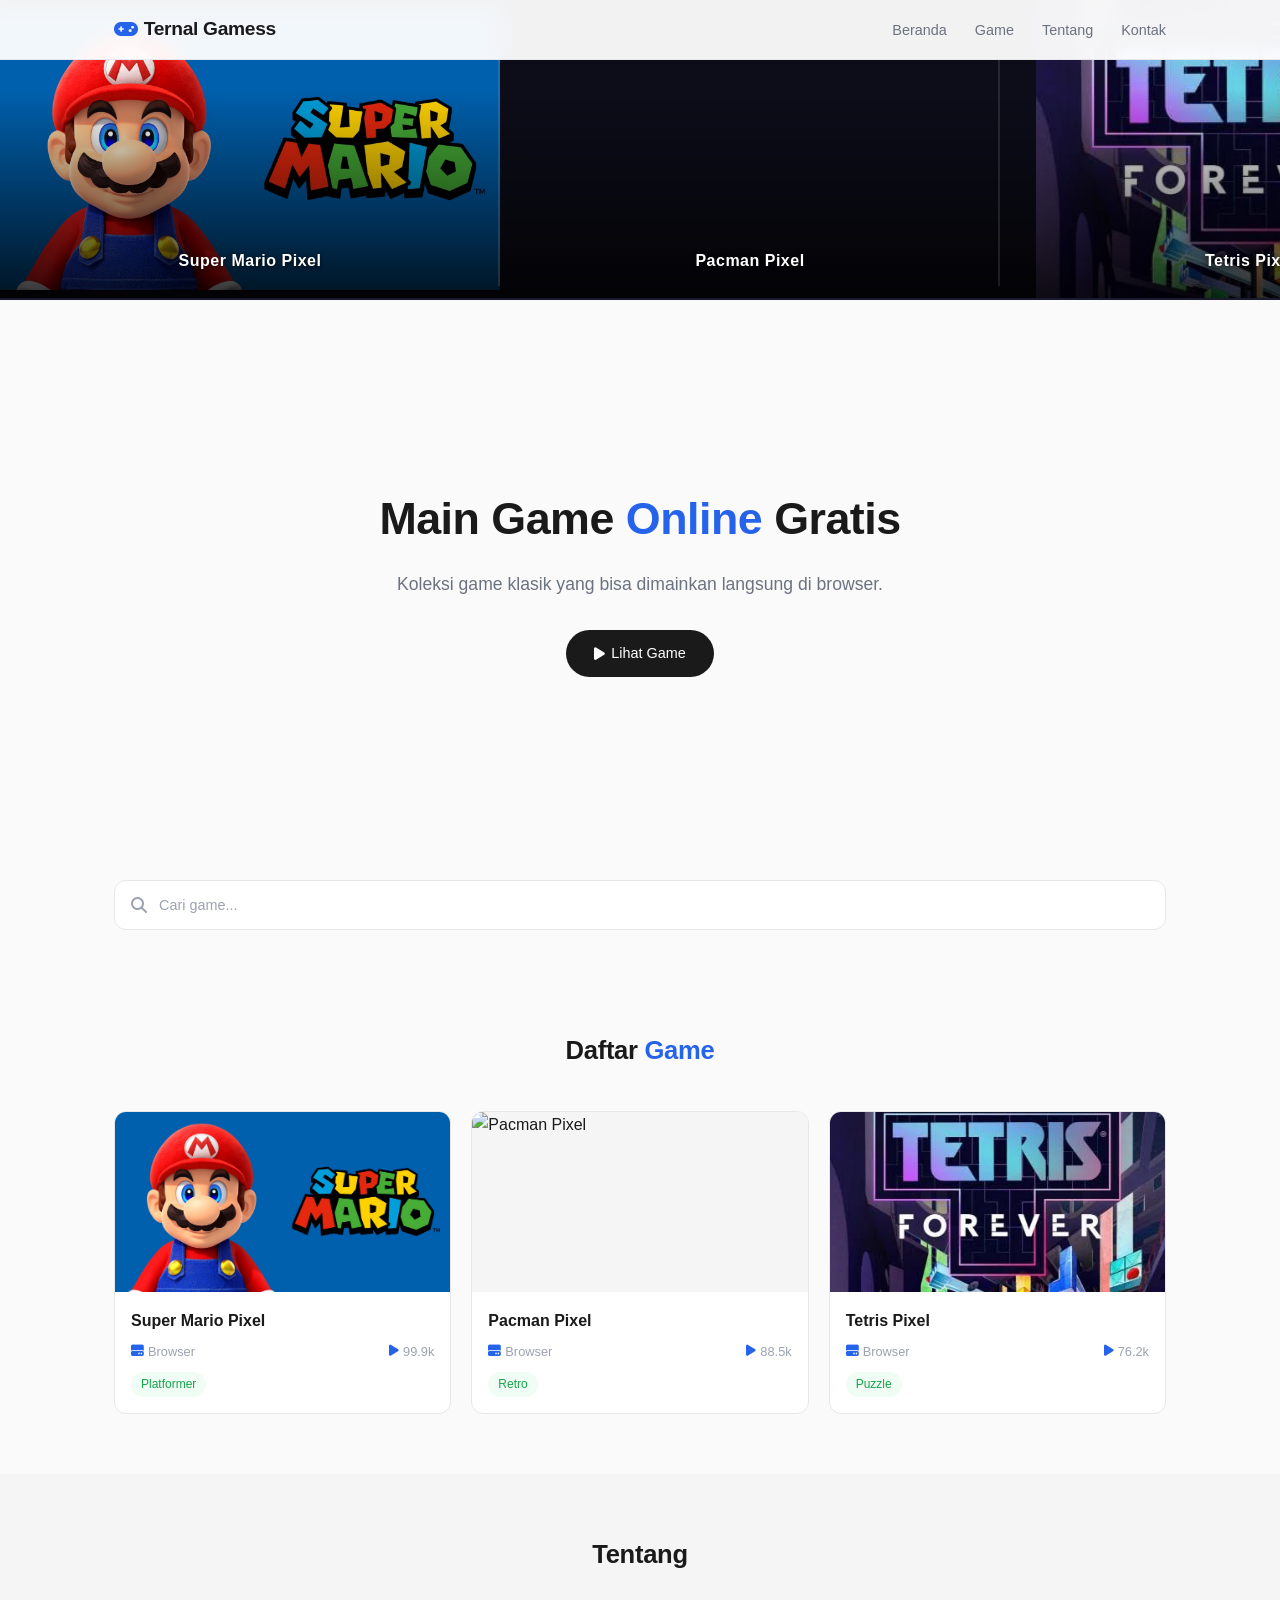
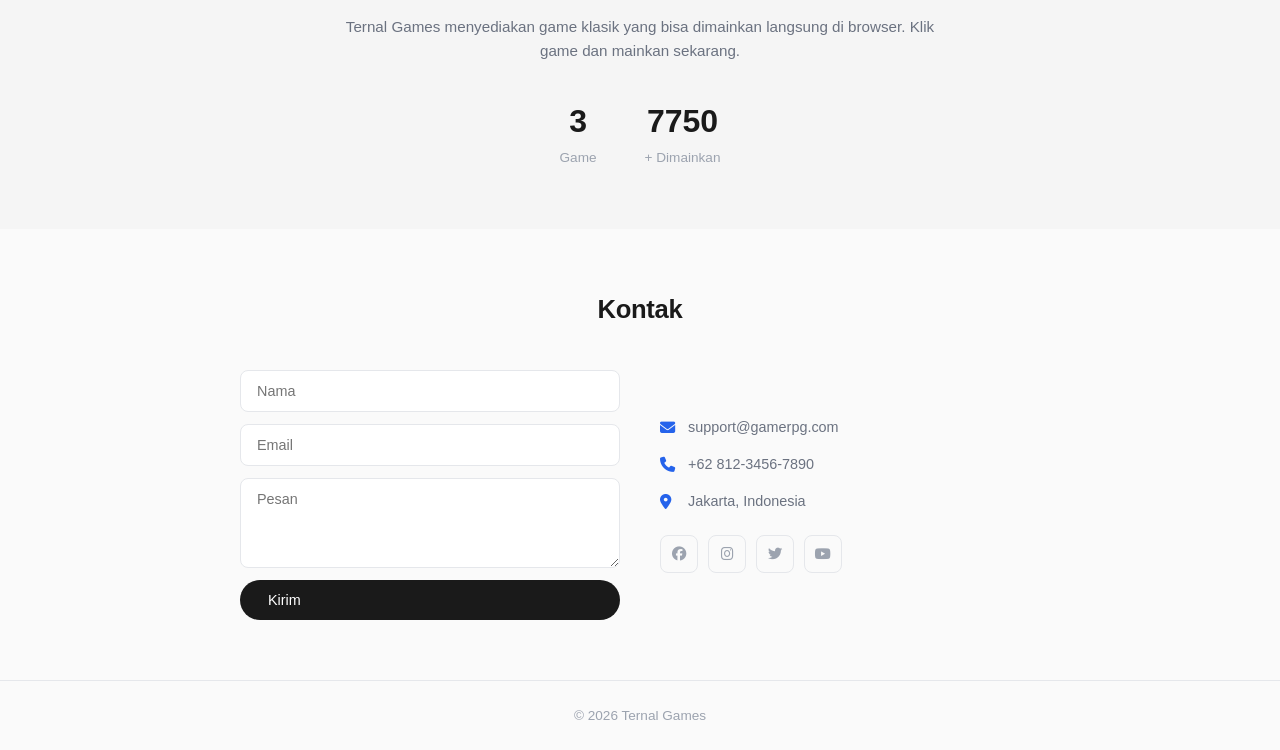
==== index.html @ 113b9a92 "Add billboard section with interactive items and update branding to Ternal Games" ====
<!DOCTYPE html>
<html lang="id">
<head>
    <meta charset="UTF-8">
    <meta name="viewport" content="width=device-width, initial-scale=1.0">
    <title>Ternal Games - Main Game Online</title>
    <link rel="stylesheet" href="css/style.css">
    <link rel="stylesheet" href="https://cdnjs.cloudflare.com/ajax/libs/font-awesome/6.5.1/css/all.min.css">
</head>
<body>

    <!-- Navbar -->
    <nav class="navbar">
        <div class="container">
            <a href="#" class="logo"><i class="fas fa-gamepad"></i> Ternal Gamess</a>
            <div class="nav-toggle" id="navToggle"><i class="fas fa-bars"></i></div>
            <ul class="nav-links" id="navLinks">
                <li><a href="#home" class="active">Beranda</a></li>
                <li><a href="#games">Game</a></li>
                <li><a href="#about">Tentang</a></li>
                <li><a href="#contact">Kontak</a></li>
            </ul>
        </div>
    </nav>

    <!-- Billboard -->
    <section class="billboard-section">
        <div class="billboard-track" id="billboardTrack">
            <div class="billboard-item" style="background-image:url('img/supermario.jpg')">
                <span>Super Mario Pixel</span>
            </div>
            <div class="billboard-item" style="background-image:url('https://img.itch.zone/aW1nLzE5MjA4MTQ5LnBuZw==/original/ZX%2FlHq.png')">
                <span>Pacman Pixel</span>
            </div>
            <div class="billboard-item" style="background-image:url('img/tetris.webp')">
                <span>Tetris Pixel</span>
            </div>
            <div class="billboard-item" style="background-image:url('img/supermario.jpg')">
                <span>Super Mario Pixel</span>
            </div>
            <div class="billboard-item" style="background-image:url('https://img.itch.zone/aW1nLzE5MjA4MTQ5LnBuZw==/original/ZX%2FlHq.png')">
                <span>Pacman Pixel</span>
            </div>
            <div class="billboard-item" style="background-image:url('img/tetris.webp')">
                <span>Tetris Pixel</span>
            </div>
        </div>
    </section>

    <!-- Hero -->
    <section id="home" class="hero">
        <div class="hero-content">
            <h1>Main Game <span>Online</span> Gratis</h1>
            <p>Koleksi game klasik yang bisa dimainkan langsung di browser.</p>
            <div class="hero-buttons">
                <a href="#games" class="btn btn-primary"><i class="fas fa-play"></i> Lihat Game</a>
            </div>
        </div>
    </section>

    <!-- Search -->
    <section class="search-section">
        <div class="container">
            <div class="search-wrapper">
                <i class="fas fa-search"></i>
                <input type="text" id="searchInput" placeholder="Cari game...">
            </div>
        </div>
    </section>

    <!-- Game List -->
    <section id="games" class="games-section">
        <div class="container">
            <h2 class="section-title">Daftar <span>Game</span></h2>
            <div class="games-grid" id="gamesGrid"></div>
            <div id="noResults" class="no-results hidden">
                <i class="fas fa-search"></i>
                <p>Game tidak ditemukan</p>
            </div>
        </div>
    </section>

    <!-- About -->
    <section id="about" class="about-section">
        <div class="container">
            <h2 class="section-title">Tentang</h2>
            <div class="about-content">
                <div class="about-text">
                    <p>Ternal Games menyediakan game klasik yang bisa dimainkan langsung di browser. Klik game dan mainkan sekarang.</p>
                    <div class="stats">
                        <div class="stat"><span class="count" data-target="3">0</span> Game</div>
                        <div class="stat"><span class="count" data-target="50000">0</span>+ Dimainkan</div>
                    </div>
                </div>
            </div>
        </div>
    </section>

    <!-- Contact -->
    <section id="contact" class="contact-section">
        <div class="container">
            <h2 class="section-title">Kontak</h2>
            <div class="contact-content">
                <form id="contactForm">
                    <input type="text" placeholder="Nama" required>
                    <input type="email" placeholder="Email" required>
                    <textarea placeholder="Pesan" rows="4" required></textarea>
                    <button type="submit" class="btn btn-primary">Kirim</button>
                </form>
                <div class="contact-info">
                    <p><i class="fas fa-envelope"></i> support@gamerpg.com</p>
                    <p><i class="fas fa-phone"></i> +62 812-3456-7890</p>
                    <p><i class="fas fa-map-marker-alt"></i> Jakarta, Indonesia</p>
                    <div class="social">
                        <a href="#" aria-label="Facebook"><i class="fab fa-facebook"></i></a>
                        <a href="#" aria-label="Instagram"><i class="fab fa-instagram"></i></a>
                        <a href="#" aria-label="Twitter"><i class="fab fa-twitter"></i></a>
                        <a href="#" aria-label="YouTube"><i class="fab fa-youtube"></i></a>
                    </div>
                </div>
            </div>
        </div>
    </section>

    <!-- Modal Detail Game -->
    <div id="gameModal" class="modal">
        <div class="modal-content">
            <span class="close-btn">&times;</span>
            <div class="modal-body">
                <img id="modalImage" src="" alt="">
                <div class="modal-info">
                    <h2 id="modalTitle"></h2>
                    <p class="genre" id="modalGenre"></p>
                    <p id="modalDesc"></p>
                    <div id="playBtnWrapper" class="play-btn-wrapper">
                        <button id="playBtn" class="btn btn-primary play-btn"><i class="fas fa-play"></i> Mainkan</button>
                    </div>
                </div>
            </div>
        </div>
    </div>

    <!-- Modal Game Iframe -->
    <div id="gamePlayModal" class="modal modal-game">
        <div class="modal-game-content">
            <span class="close-btn close-game-btn">&times;</span>
            <div class="modal-game-header">
                <span id="gamePlayTitle">Game</span>
            </div>
            <iframe id="gameIframe" src="" class="game-iframe" sandbox="allow-scripts allow-same-origin" allow="keyboard-map *; keyboard-lock *"></iframe>
        </div>
    </div>

    <!-- Footer -->
    <footer>
        <div class="container">
            <p>&copy; 2026 Ternal Games</p>
        </div>
    </footer>

    <!-- Toast -->
    <div id="toast" class="toast hidden"></div>

    <script src="js/script.js"></script>
</body>
</html>
---- css/style.css ----
* {
    margin: 0;
    padding: 0;
    box-sizing: border-box;
}

:root {
    --bg: #fafafa;
    --bg-card: #ffffff;
    --bg-secondary: #f5f5f5;
    --accent: #2563eb;
    --accent-light: #eff6ff;
    --accent-hover: #1d4ed8;
    --text: #1a1a1a;
    --text-secondary: #6b7280;
    --text-muted: #9ca3af;
    --border: #e5e7eb;
    --shadow: 0 1px 3px rgba(0, 0, 0, 0.06);
    --shadow-hover: 0 4px 12px rgba(0, 0, 0, 0.08);
    --radius: 12px;
    --green: #16a34a;
    --green-light: #f0fdf4;
}

html {
    scroll-behavior: smooth;
}

body {
    font-family: -apple-system, BlinkMacSystemFont, 'Segoe UI', Roboto, sans-serif;
    background: var(--bg);
    color: var(--text);
    line-height: 1.6;
}

.container {
    max-width: 1100px;
    margin: 0 auto;
    padding: 0 24px;
}

/* Navbar */
.navbar {
    position: fixed;
    top: 0;
    width: 100%;
    background: rgba(255, 255, 255, 0.95);
    backdrop-filter: blur(8px);
    border-bottom: 1px solid var(--border);
    z-index: 1000;
    padding: 14px 0;
}

.navbar .container {
    display: flex;
    justify-content: space-between;
    align-items: center;
}

.logo {
    font-size: 1.2rem;
    font-weight: 700;
    color: var(--text);
    text-decoration: none;
    letter-spacing: -0.3px;
    display: flex;
    align-items: center;
}

.logo i {
    color: var(--accent);
    margin-right: 6px;
}

.nav-links {
    display: flex;
    list-style: none;
    gap: 28px;
}

.nav-links a {
    color: var(--text-secondary);
    text-decoration: none;
    font-size: 0.9rem;
    font-weight: 500;
    transition: color 0.2s;
}

.nav-links a:hover,
.nav-links a.active {
    color: var(--text);
}

.nav-toggle {
    display: none;
    font-size: 1.3rem;
    cursor: pointer;
    color: var(--text);
}

/* Hero */
.hero {
    min-height: 60vh;
    display: flex;
    align-items: center;
    justify-content: center;
    text-align: center;
    padding: 80px 20px 60px;
    background: var(--bg);
}

.hero h1 {
    font-size: 2.8rem;
    font-weight: 700;
    letter-spacing: -0.5px;
    margin-bottom: 16px;
    color: var(--text);
}

.hero h1 span {
    color: var(--accent);
}

.hero p {
    font-size: 1.1rem;
    color: var(--text-secondary);
    margin-bottom: 32px;
    max-width: 500px;
    margin-left: auto;
    margin-right: auto;
}

.hero-buttons {
    display: flex;
    gap: 12px;
    justify-content: center;
    flex-wrap: wrap;
}

.btn {
    display: inline-flex;
    align-items: center;
    gap: 6px;
    padding: 12px 28px;
    border-radius: 50px;
    font-weight: 500;
    font-size: 0.9rem;
    text-decoration: none;
    transition: all 0.2s;
    border: none;
    cursor: pointer;
}

.btn-primary {
    background: var(--text);
    color: #fff;
}

.btn-primary:hover {
    background: var(--accent);
    transform: translateY(-1px);
}

/* Billboard */
.billboard-section {
    width: 100%;
    overflow: hidden;
    background: #0a0a14;
    border-bottom: 2px solid #1a1a2e;
    height: 300px;
    display: flex;
    align-items: center;
}

.billboard-track {
    display: flex;
    gap: 0;
    animation: scrollBillboard 30s linear infinite;
    height: 100%;
    will-change: transform;
}

.billboard-track:hover {
    animation-play-state: paused;
}

.billboard-item {
    flex: 0 0 auto;
    height: 100%;
    width: 500px;
    background-size: contain;
    background-repeat: no-repeat;
    background-position: center;
    background-color: #0d0d1a;
    display: flex;
    align-items: flex-end;
    justify-content: center;
    padding-bottom: 24px;
    cursor: pointer;
    position: relative;
    transition: transform 0.3s ease;
}

.billboard-item:hover {
    transform: scale(1.08);
    z-index: 5;
}

.billboard-item::after {
    content: '';
    position: absolute;
    inset: 0;
    background: linear-gradient(transparent 30%, rgba(0,0,0,0.8));
}

.billboard-item span {
    position: relative;
    z-index: 1;
    color: #fff;
    font-size: 1rem;
    font-weight: 700;
    text-shadow: 0 1px 4px rgba(0,0,0,0.8);
    letter-spacing: 0.5px;
}

.billboard-item:not(:last-child)::before {
    content: '';
    position: absolute;
    right: 0;
    top: 12px;
    bottom: 12px;
    width: 2px;
    background: rgba(255,255,255,0.1);
    z-index: 2;
}

@keyframes scrollBillboard {
    0% { transform: translateX(0); }
    100% { transform: translateX(-50%); }
}

/* Search */
.search-section {
    padding: 40px 0;
}

.search-wrapper {
    display: flex;
    align-items: center;
    gap: 12px;
    background: var(--bg-card);
    border: 1px solid var(--border);
    border-radius: var(--radius);
    padding: 6px 16px;
    flex-wrap: wrap;
}

.search-wrapper i {
    color: var(--text-muted);
    font-size: 1rem;
}

.search-wrapper input {
    flex: 1;
    min-width: 180px;
    background: none;
    border: none;
    color: var(--text);
    font-size: 0.9rem;
    padding: 10px 0;
    outline: none;
}

.search-wrapper input::placeholder {
    color: var(--text-muted);
}

.search-wrapper select {
    background: var(--bg);
    color: var(--text);
    border: 1px solid var(--border);
    border-radius: 8px;
    padding: 8px 14px;
    font-size: 0.85rem;
    cursor: pointer;
    outline: none;
}

/* Games Grid */
.section-title {
    font-size: 1.6rem;
    font-weight: 700;
    text-align: center;
    margin-bottom: 40px;
    letter-spacing: -0.3px;
}

.section-title span {
    color: var(--accent);
}

.games-section {
    padding: 60px 0;
}

.games-grid {
    display: grid;
    grid-template-columns: repeat(auto-fill, minmax(260px, 1fr));
    gap: 20px;
}

.game-card {
    background: var(--bg-card);
    border-radius: var(--radius);
    overflow: hidden;
    transition: all 0.2s;
    border: 1px solid var(--border);
    cursor: pointer;
}

.game-card:hover {
    border-color: var(--accent);
    box-shadow: var(--shadow-hover);
}

.game-card-image {
    width: 100%;
    height: 180px;
    object-fit: cover;
    display: block;
    background: var(--bg-secondary);
}

.game-card-body {
    padding: 16px;
}

.game-card-body h3 {
    font-size: 1rem;
    font-weight: 600;
    margin-bottom: 8px;
}

.game-card-body .game-meta {
    display: flex;
    justify-content: space-between;
    align-items: center;
    color: var(--text-muted);
    font-size: 0.8rem;
    gap: 8px;
}

.game-card-body .game-meta span {
    display: flex;
    align-items: center;
    gap: 4px;
}

.game-card-body .game-meta i {
    color: var(--accent);
}

.game-card-body .genre-tag {
    display: inline-block;
    background: var(--accent-light);
    color: var(--accent);
    padding: 3px 10px;
    border-radius: 20px;
    font-size: 0.75rem;
    font-weight: 500;
    margin-top: 10px;
}

.game-card-body .genre-tag.playable-badge {
    background: var(--green-light);
    color: var(--green);
}

.no-results {
    text-align: center;
    padding: 60px 20px;
    grid-column: 1 / -1;
}

.no-results i {
    font-size: 2.5rem;
    color: var(--text-muted);
    margin-bottom: 12px;
}

.hidden {
    display: none !important;
}

/* About */
.about-section {
    padding: 60px 0;
    background: var(--bg-secondary);
}

.about-content {
    max-width: 600px;
    margin: 0 auto;
    text-align: center;
}

.about-text p {
    color: var(--text-secondary);
    margin-bottom: 12px;
    font-size: 0.95rem;
}

.stats {
    display: flex;
    justify-content: center;
    gap: 48px;
    margin-top: 32px;
    flex-wrap: wrap;
}

.stat {
    text-align: center;
    font-size: 0.85rem;
    color: var(--text-muted);
}

.stat .count {
    display: block;
    font-size: 2rem;
    font-weight: 700;
    color: var(--text);
}

/* Contact */
.contact-section {
    padding: 60px 0;
}

.contact-content {
    display: grid;
    grid-template-columns: 1fr 1fr;
    gap: 40px;
    max-width: 800px;
    margin: 0 auto;
}

.contact-content form {
    display: flex;
    flex-direction: column;
    gap: 12px;
}

.contact-content form input,
.contact-content form textarea {
    background: var(--bg-card);
    border: 1px solid var(--border);
    border-radius: 8px;
    padding: 12px 16px;
    color: var(--text);
    font-size: 0.9rem;
    outline: none;
    transition: border-color 0.2s;
    font-family: inherit;
}

.contact-content form input:focus,
.contact-content form textarea:focus {
    border-color: var(--accent);
}

.contact-info {
    display: flex;
    flex-direction: column;
    justify-content: center;
    gap: 14px;
}

.contact-info p {
    display: flex;
    align-items: center;
    gap: 10px;
    color: var(--text-secondary);
    font-size: 0.9rem;
}

.contact-info p i {
    color: var(--accent);
    width: 18px;
    font-size: 0.95rem;
}

.social {
    display: flex;
    gap: 10px;
    margin-top: 8px;
}

.social a {
    display: flex;
    align-items: center;
    justify-content: center;
    width: 38px;
    height: 38px;
    border-radius: 8px;
    background: var(--bg);
    border: 1px solid var(--border);
    color: var(--text-muted);
    text-decoration: none;
    transition: all 0.2s;
    font-size: 0.9rem;
}

.social a:hover {
    background: var(--accent);
    color: #fff;
    border-color: var(--accent);
}

/* Modal Detail */
.modal {
    display: none;
    position: fixed;
    top: 0;
    left: 0;
    right: 0;
    bottom: 0;
    background: rgba(0, 0, 0, 0.5);
    z-index: 2000;
    align-items: center;
    justify-content: center;
    padding: 20px;
}

.modal.active {
    display: flex;
}

.modal-content {
    background: var(--bg-card);
    border-radius: var(--radius);
    max-width: 520px;
    width: 100%;
    max-height: 90vh;
    overflow-y: auto;
    border: 1px solid var(--border);
    position: relative;
}

.close-btn {
    position: absolute;
    top: 12px;
    right: 16px;
    font-size: 1.5rem;
    color: var(--text-muted);
    cursor: pointer;
    transition: color 0.2s;
    z-index: 1;
    line-height: 1;
}

.close-btn:hover {
    color: var(--text);
}

.modal-body {
    display: flex;
    flex-direction: column;
}

.modal-body img {
    width: 100%;
    height: 220px;
    object-fit: cover;
    background: var(--bg-secondary);
}

.modal-info {
    padding: 24px;
}

.modal-info h2 {
    font-size: 1.3rem;
    font-weight: 700;
    margin-bottom: 6px;
}

.modal-info .genre {
    color: var(--accent);
    font-weight: 500;
    font-size: 0.85rem;
    margin-bottom: 12px;
}

.modal-info p {
    color: var(--text-secondary);
    font-size: 0.9rem;
    line-height: 1.7;
}

.play-btn-wrapper {
    margin-top: 20px;
}

.play-btn {
    width: 100%;
    justify-content: center;
    background: var(--accent);
    color: #fff;
    font-size: 1rem;
    padding: 14px;
    border-radius: 8px;
}

.play-btn:hover {
    background: var(--accent-hover);
    transform: translateY(-1px);
}

/* Modal Game (Play) */
.modal-game {
    z-index: 3000;
}

.modal-game-content {
    background: #000;
    border-radius: var(--radius);
    width: 100%;
    max-width: 840px;
    height: 90vh;
    display: flex;
    flex-direction: column;
    border: 1px solid var(--border);
    position: relative;
    overflow: hidden;
}

.modal-game-header {
    display: flex;
    justify-content: space-between;
    align-items: center;
    padding: 10px 20px;
    background: #1a1a2e;
    color: #fff;
    font-size: 1rem;
    font-weight: 600;
}

.modal-game-header .close-btn {
    position: static;
    color: #fff;
    font-size: 1.3rem;
}

.game-iframe {
    flex: 1;
    width: 100%;
    border: none;
    background: #000;
}

/* Toast */
.toast {
    position: fixed;
    bottom: 24px;
    right: 24px;
    background: var(--text);
    color: #fff;
    border-radius: 8px;
    padding: 12px 20px;
    font-size: 0.9rem;
    box-shadow: var(--shadow-hover);
    z-index: 4000;
    animation: slideIn 0.25s ease;
}

.toast.hidden {
    display: none;
}

@keyframes slideIn {
    from {
        transform: translateX(100%);
        opacity: 0;
    }
    to {
        transform: translateX(0);
        opacity: 1;
    }
}

/* Footer */
footer {
    text-align: center;
    padding: 24px 0;
    border-top: 1px solid var(--border);
    color: var(--text-muted);
    font-size: 0.85rem;
}

/* Responsive */
@media (max-width: 768px) {
    .hero h1 {
        font-size: 2rem;
    }

    .hero p {
        font-size: 1rem;
    }

    .nav-links {
        display: none;
        flex-direction: column;
        position: absolute;
        top: 100%;
        left: 0;
        right: 0;
        background: var(--bg-card);
        padding: 16px 24px;
        border-bottom: 1px solid var(--border);
        gap: 14px;
    }

    .nav-links.active {
        display: flex;
    }

    .nav-toggle {
        display: block;
    }

    .contact-content {
        grid-template-columns: 1fr;
    }

    .stats {
        gap: 32px;
    }

    .search-wrapper {
        flex-direction: column;
        align-items: stretch;
    }

    .search-wrapper select {
        width: 100%;
    }

    .games-grid {
        grid-template-columns: repeat(auto-fill, minmax(220px, 1fr));
    }

    .modal-body img {
        height: 180px;
    }

    .modal-game-content {
        height: 85vh;
        border-radius: 0;
    }
}

@media (max-width: 480px) {
    .hero h1 {
        font-size: 1.6rem;
    }

    .hero {
        min-height: 50vh;
        padding: 100px 16px 40px;
    }

    .games-grid {
        grid-template-columns: 1fr;
    }
}
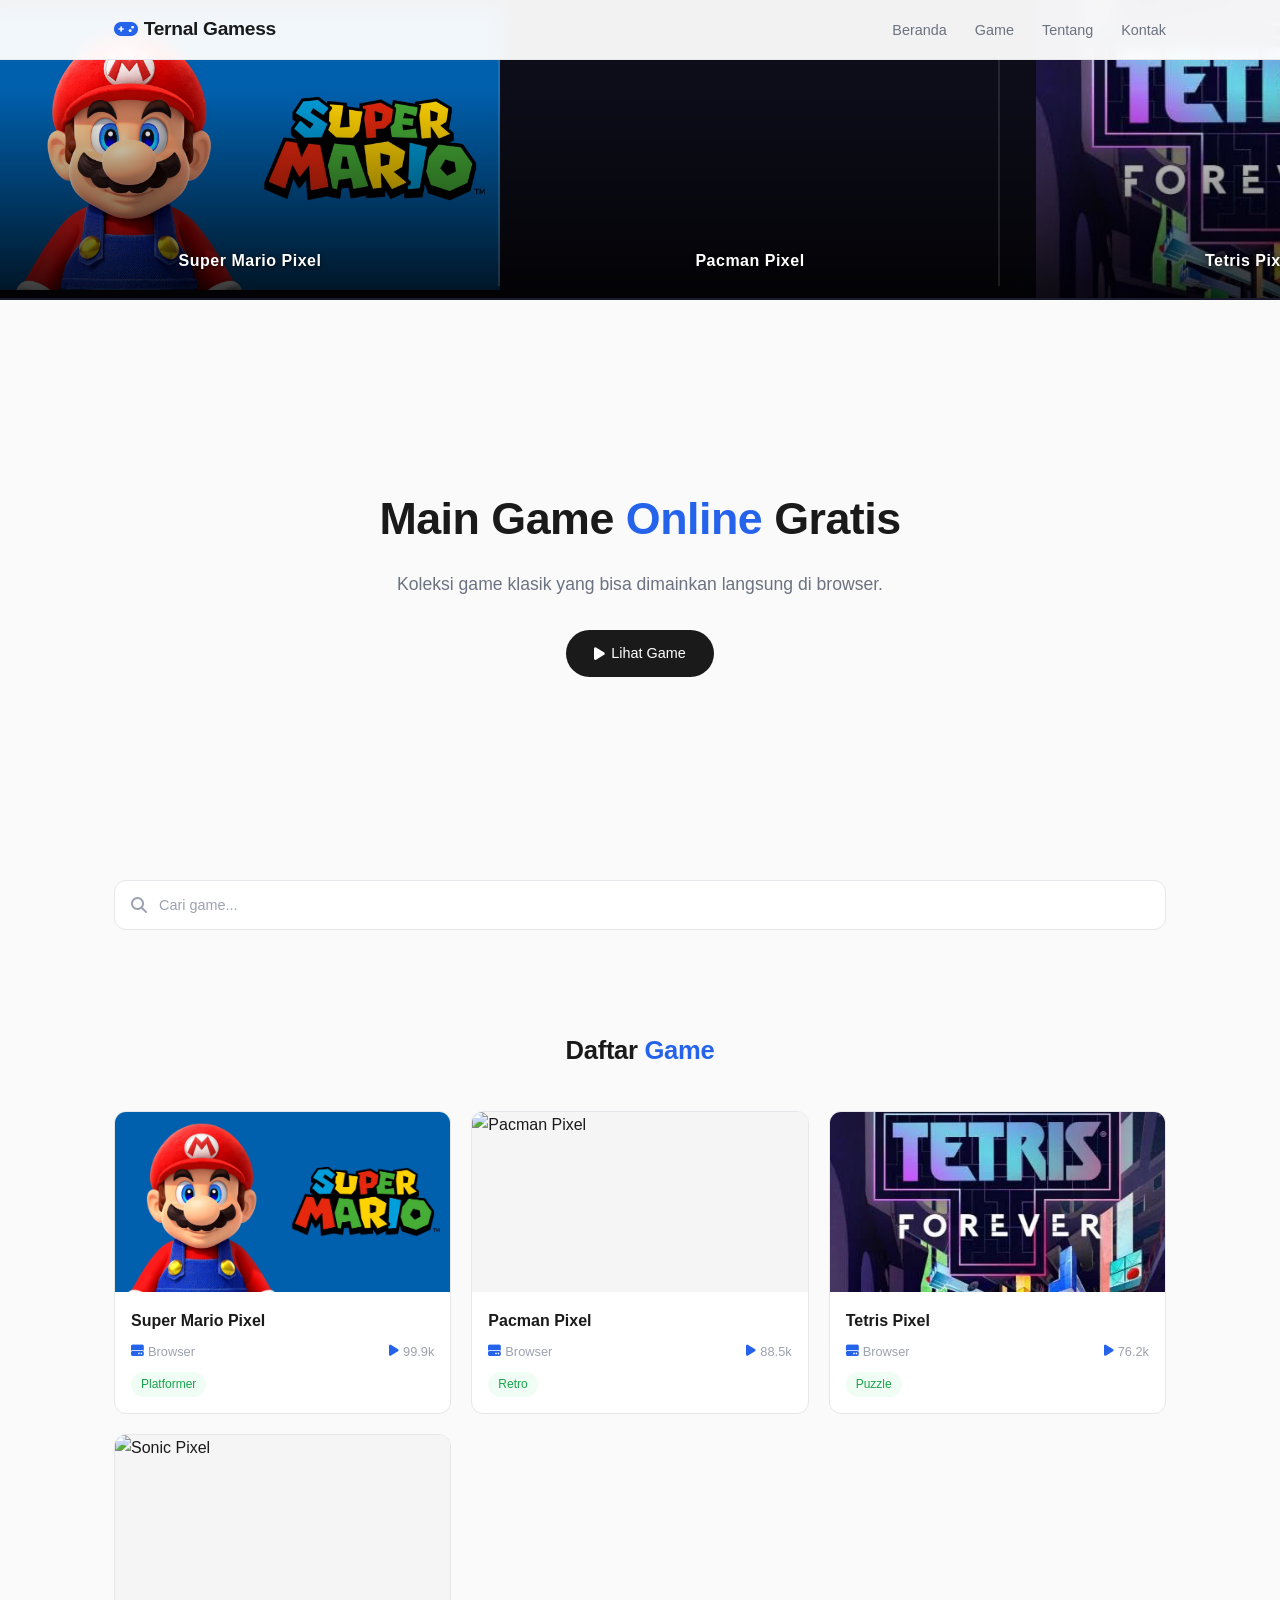
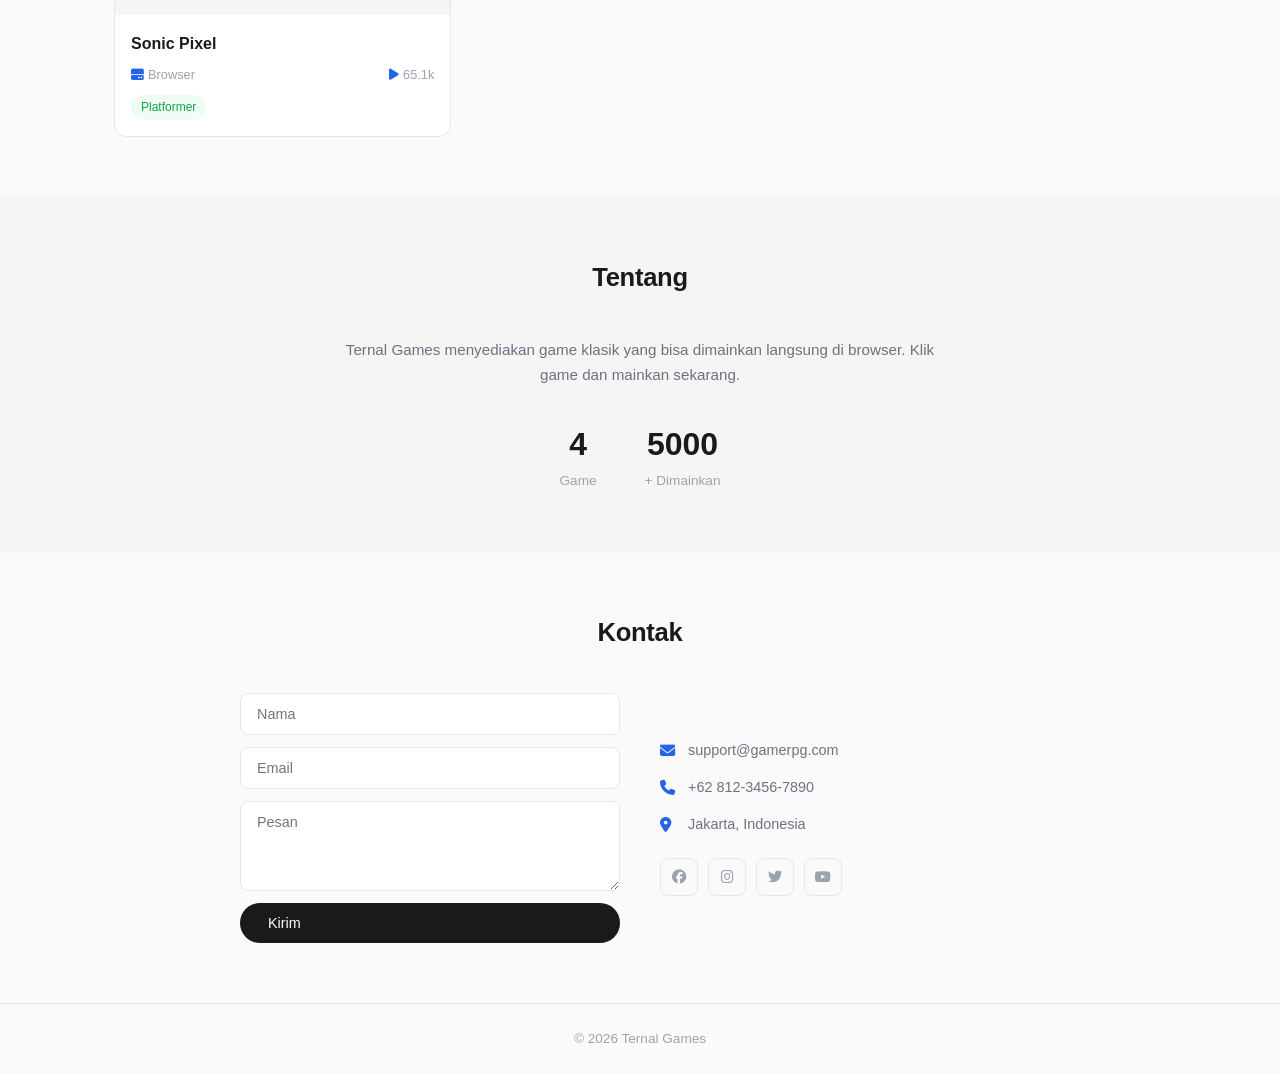
==== commit befbbcbe: "Implement code changes to enhance functionality and improve performance" ====
--- a/index.html
+++ b/index.html
@@ -35,6 +35,9 @@
             <div class="billboard-item" style="background-image:url('img/tetris.webp')">
                 <span>Tetris Pixel</span>
             </div>
+            <div class="billboard-item" style="background-image:url('https://placehold.co/300x200/1e40af/fbbf24?text=SONIC')">
+                <span>Sonic Pixel</span>
+            </div>
             <div class="billboard-item" style="background-image:url('img/supermario.jpg')">
                 <span>Super Mario Pixel</span>
             </div>
@@ -43,6 +46,9 @@
             </div>
             <div class="billboard-item" style="background-image:url('img/tetris.webp')">
                 <span>Tetris Pixel</span>
+            </div>
+            <div class="billboard-item" style="background-image:url('https://placehold.co/300x200/1e40af/fbbf24?text=SONIC')">
+                <span>Sonic Pixel</span>
             </div>
         </div>
     </section>
@@ -88,7 +94,7 @@
                 <div class="about-text">
                     <p>Ternal Games menyediakan game klasik yang bisa dimainkan langsung di browser. Klik game dan mainkan sekarang.</p>
                     <div class="stats">
-                        <div class="stat"><span class="count" data-target="3">0</span> Game</div>
+                        <div class="stat"><span class="count" data-target="4">0</span> Game</div>
                         <div class="stat"><span class="count" data-target="50000">0</span>+ Dimainkan</div>
                     </div>
                 </div>
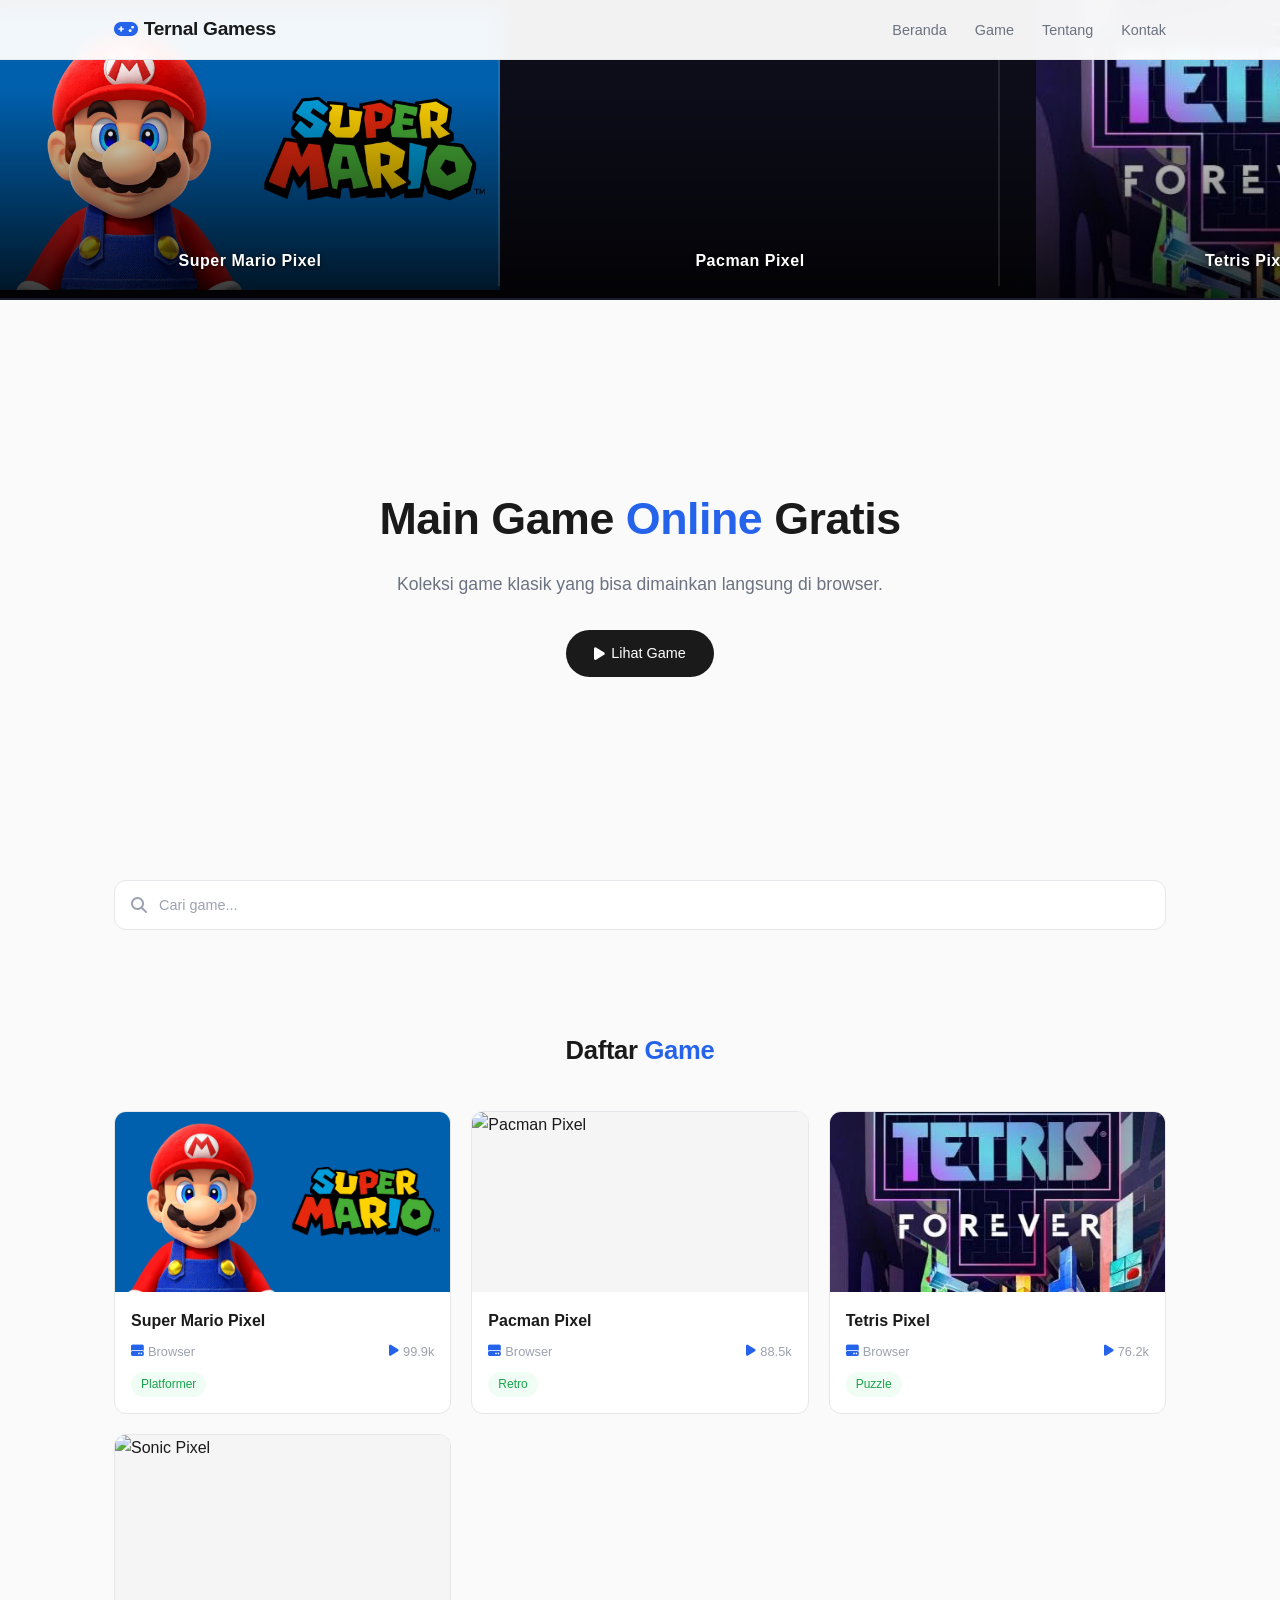
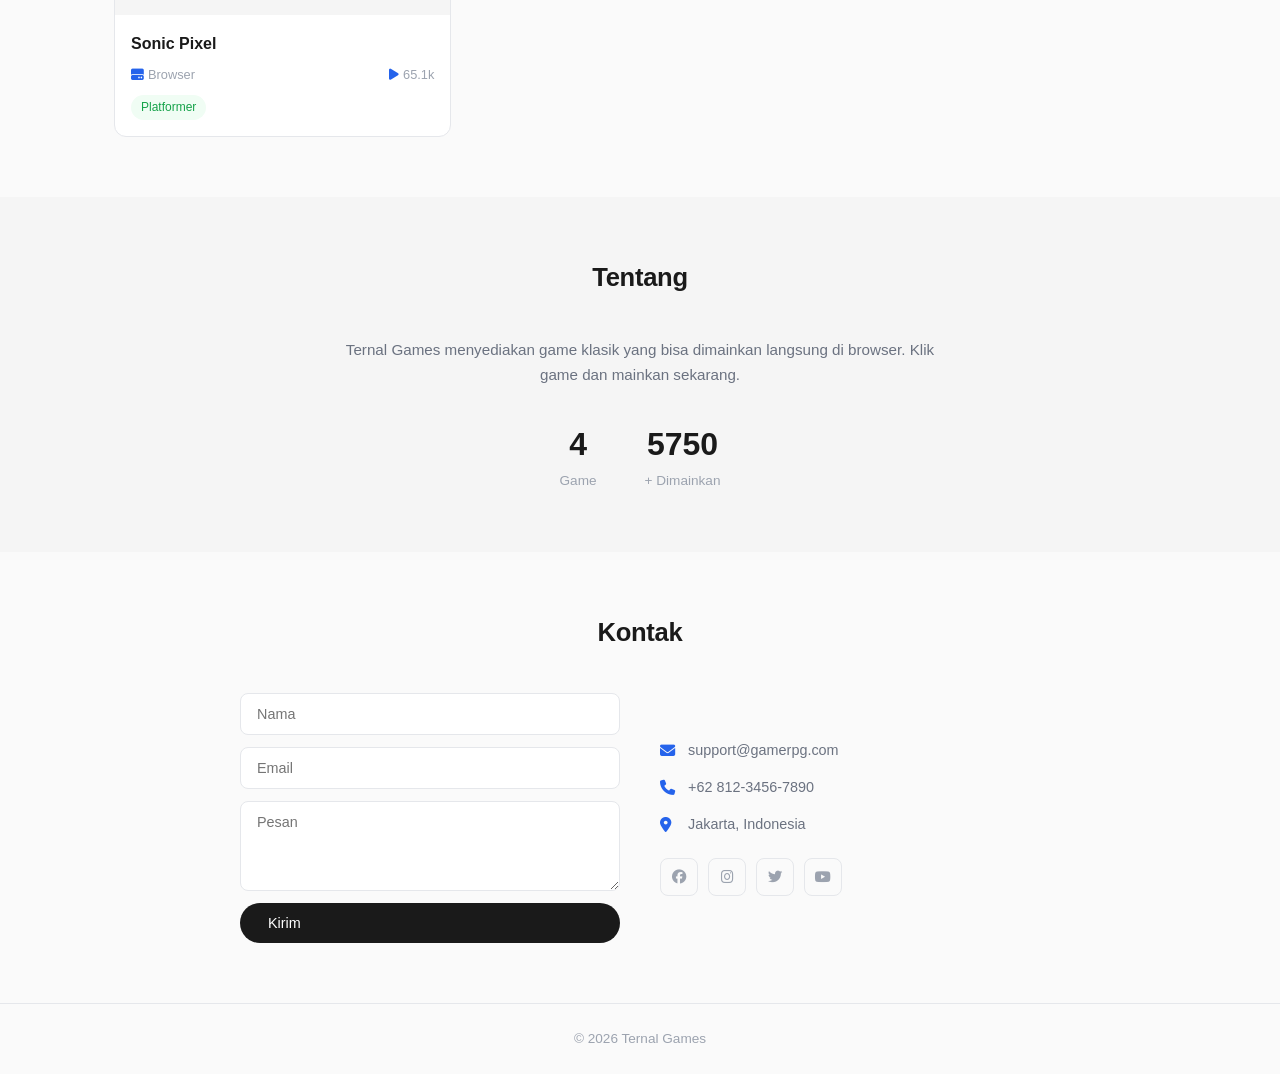
==== commit ab695400: "Add ad overlay feature with video playback and skip functionality" ====
--- a/index.html
+++ b/index.html
@@ -35,7 +35,7 @@
             <div class="billboard-item" style="background-image:url('img/tetris.webp')">
                 <span>Tetris Pixel</span>
             </div>
-            <div class="billboard-item" style="background-image:url('https://placehold.co/300x200/1e40af/fbbf24?text=SONIC')">
+            <div class="billboard-item" style="background-image:url('https://m.gjcdn.net/fireside-post-image/800/6885345-ll-szknyn9v-v4.webp')">
                 <span>Sonic Pixel</span>
             </div>
             <div class="billboard-item" style="background-image:url('img/supermario.jpg')">
@@ -47,7 +47,7 @@
             <div class="billboard-item" style="background-image:url('img/tetris.webp')">
                 <span>Tetris Pixel</span>
             </div>
-            <div class="billboard-item" style="background-image:url('https://placehold.co/300x200/1e40af/fbbf24?text=SONIC')">
+            <div class="billboard-item" style="background-image:url('https://m.gjcdn.net/fireside-post-image/800/6885345-ll-szknyn9v-v4.webp')">
                 <span>Sonic Pixel</span>
             </div>
         </div>
@@ -167,6 +167,32 @@
     <!-- Toast -->
     <div id="toast" class="toast hidden"></div>
 
+    <!-- Ad Overlay -->
+    <div id="adOverlay" class="ad-overlay hidden">
+        <div class="ad-container">
+            <div class="ad-video-wrap">
+                <img id="adPoster" class="ad-poster" src="" alt="Ad">
+                <div class="ad-branding" id="adBranding">
+                    <div class="ad-brand-logo" id="adBrandLogo"></div>
+                    <div class="ad-brand-name" id="adBrandName"></div>
+                    <div class="ad-brand-tagline" id="adBrandTagline"></div>
+                </div>
+                <button class="ad-play-btn" id="adPlayBtn"><i class="fas fa-play"></i> Putar Iklan</button>
+                <iframe id="adVideo" src="" allow="autoplay; encrypted-media; fullscreen" allowfullscreen></iframe>
+                <div class="ad-loading" id="adLoading">
+                    <div class="ad-spinner"></div>
+                </div>
+            </div>
+            <div class="ad-footer">
+                <span class="ad-label"><i class="fas fa-ad"></i> IKLAN</span>
+                <div class="ad-progress">
+                    <div class="ad-progress-bar" id="adProgressBar"></div>
+                </div>
+                <button id="adSkipBtn" class="ad-skip-btn" disabled>Skip <span id="adTimer">5</span>d</button>
+            </div>
+        </div>
+    </div>
+
     <script src="js/script.js"></script>
 </body>
 </html>
--- a/css/style.css
+++ b/css/style.css
@@ -773,3 +773,236 @@
         grid-template-columns: 1fr;
     }
 }
+
+/* Ad Overlay */
+.ad-overlay {
+    position: fixed;
+    top: 0; left: 0; right: 0; bottom: 0;
+    background: rgba(0,0,0,0.92);
+    z-index: 5000;
+    display: flex;
+    align-items: center;
+    justify-content: center;
+    padding: 20px;
+}
+
+.ad-overlay.hidden {
+    display: none !important;
+}
+
+.ad-container {
+    width: 100%;
+    max-width: 720px;
+    background: #0a0a0a;
+    border-radius: 10px;
+    overflow: hidden;
+    box-shadow: 0 20px 60px rgba(0,0,0,0.5);
+}
+
+.ad-video-wrap {
+    position: relative;
+    padding-bottom: 56.25%;
+    height: 0;
+    background: #000;
+    overflow: hidden;
+}
+
+.ad-video-wrap iframe {
+    position: absolute;
+    top: 0; left: 0;
+    width: 100%;
+    height: 100%;
+    border: none;
+}
+
+.ad-poster {
+    position: absolute;
+    top: 0; left: 0;
+    width: 100%;
+    height: 100%;
+    object-fit: cover;
+    z-index: 1;
+}
+
+.ad-branding {
+    position: absolute;
+    top: 0; left: 0; right: 0;
+    padding: 20px;
+    z-index: 3;
+    background: linear-gradient(to bottom, rgba(0,0,0,0.7), transparent);
+    text-align: center;
+}
+
+.ad-brand-logo {
+    font-size: 28px;
+    margin-bottom: 4px;
+}
+
+.ad-brand-name {
+    color: #fff;
+    font-size: 22px;
+    font-weight: 800;
+    letter-spacing: 1px;
+    text-shadow: 0 2px 8px rgba(0,0,0,0.5);
+}
+
+.ad-brand-tagline {
+    color: rgba(255,255,255,0.7);
+    font-size: 13px;
+    margin-top: 4px;
+    font-weight: 400;
+    text-shadow: 0 1px 4px rgba(0,0,0,0.5);
+}
+
+.ad-play-btn {
+    position: absolute;
+    top: 50%; left: 50%;
+    transform: translate(-50%, -50%);
+    z-index: 4;
+    background: rgba(0,0,0,0.6);
+    color: #fff;
+    border: 2px solid rgba(255,255,255,0.3);
+    padding: 14px 28px;
+    border-radius: 50px;
+    font-size: 15px;
+    font-weight: 600;
+    cursor: pointer;
+    display: none;
+    align-items: center;
+    gap: 8px;
+    font-family: inherit;
+    transition: all 0.2s;
+    -webkit-tap-highlight-color: transparent;
+}
+
+.ad-play-btn:hover {
+    background: rgba(0,0,0,0.8);
+    border-color: rgba(255,255,255,0.6);
+}
+
+.ad-play-btn.visible {
+    display: flex;
+}
+
+.ad-loading {
+    position: absolute;
+    top: 0; left: 0; right: 0; bottom: 0;
+    display: flex;
+    align-items: center;
+    justify-content: center;
+    z-index: 2;
+}
+
+.ad-loading.hidden {
+    display: none;
+}
+
+.ad-spinner {
+    width: 32px;
+    height: 32px;
+    border: 3px solid #222;
+    border-top-color: #0066ff;
+    border-radius: 50%;
+    animation: adSpin 0.8s linear infinite;
+}
+
+@keyframes adSpin {
+    to { transform: rotate(360deg); }
+}
+
+.ad-footer {
+    display: flex;
+    justify-content: space-between;
+    align-items: center;
+    gap: 12px;
+    padding: 12px 16px;
+    background: #111;
+    border-top: 1px solid #222;
+}
+
+.ad-label {
+    color: #555;
+    font-size: 11px;
+    font-weight: 600;
+    letter-spacing: 1px;
+    white-space: nowrap;
+    display: flex;
+    align-items: center;
+    gap: 6px;
+}
+
+.ad-label i {
+    font-size: 10px;
+}
+
+.ad-progress {
+    flex: 1;
+    height: 4px;
+    background: #222;
+    border-radius: 2px;
+    overflow: hidden;
+    margin: 0 8px;
+}
+
+.ad-progress-bar {
+    height: 100%;
+    background: #0066ff;
+    border-radius: 2px;
+    width: 0%;
+    transition: width 0.3s linear;
+}
+
+.ad-skip-btn {
+    background: #333;
+    color: #666;
+    border: none;
+    padding: 8px 20px;
+    border-radius: 4px;
+    font-size: 13px;
+    font-weight: 600;
+    cursor: not-allowed;
+    transition: all 0.2s;
+    font-family: inherit;
+    white-space: nowrap;
+    -webkit-tap-highlight-color: transparent;
+    touch-action: manipulation;
+}
+
+.ad-skip-btn.active {
+    background: #0066ff;
+    color: #fff;
+    cursor: pointer;
+}
+
+.ad-skip-btn.active:hover {
+    background: #0052cc;
+}
+
+.ad-skip-btn.active:active {
+    transform: scale(0.96);
+}
+
+@media (max-width: 480px) {
+    .ad-container {
+        max-width: 100%;
+        border-radius: 0;
+    }
+    .ad-overlay {
+        padding: 0;
+    }
+    .ad-brand-name {
+        font-size: 18px;
+    }
+    .ad-play-btn {
+        font-size: 13px;
+        padding: 10px 20px;
+    }
+    .ad-footer {
+        padding: 10px 12px;
+        flex-wrap: wrap;
+    }
+    .ad-skip-btn {
+        padding: 10px 18px;
+        font-size: 14px;
+    }
+}
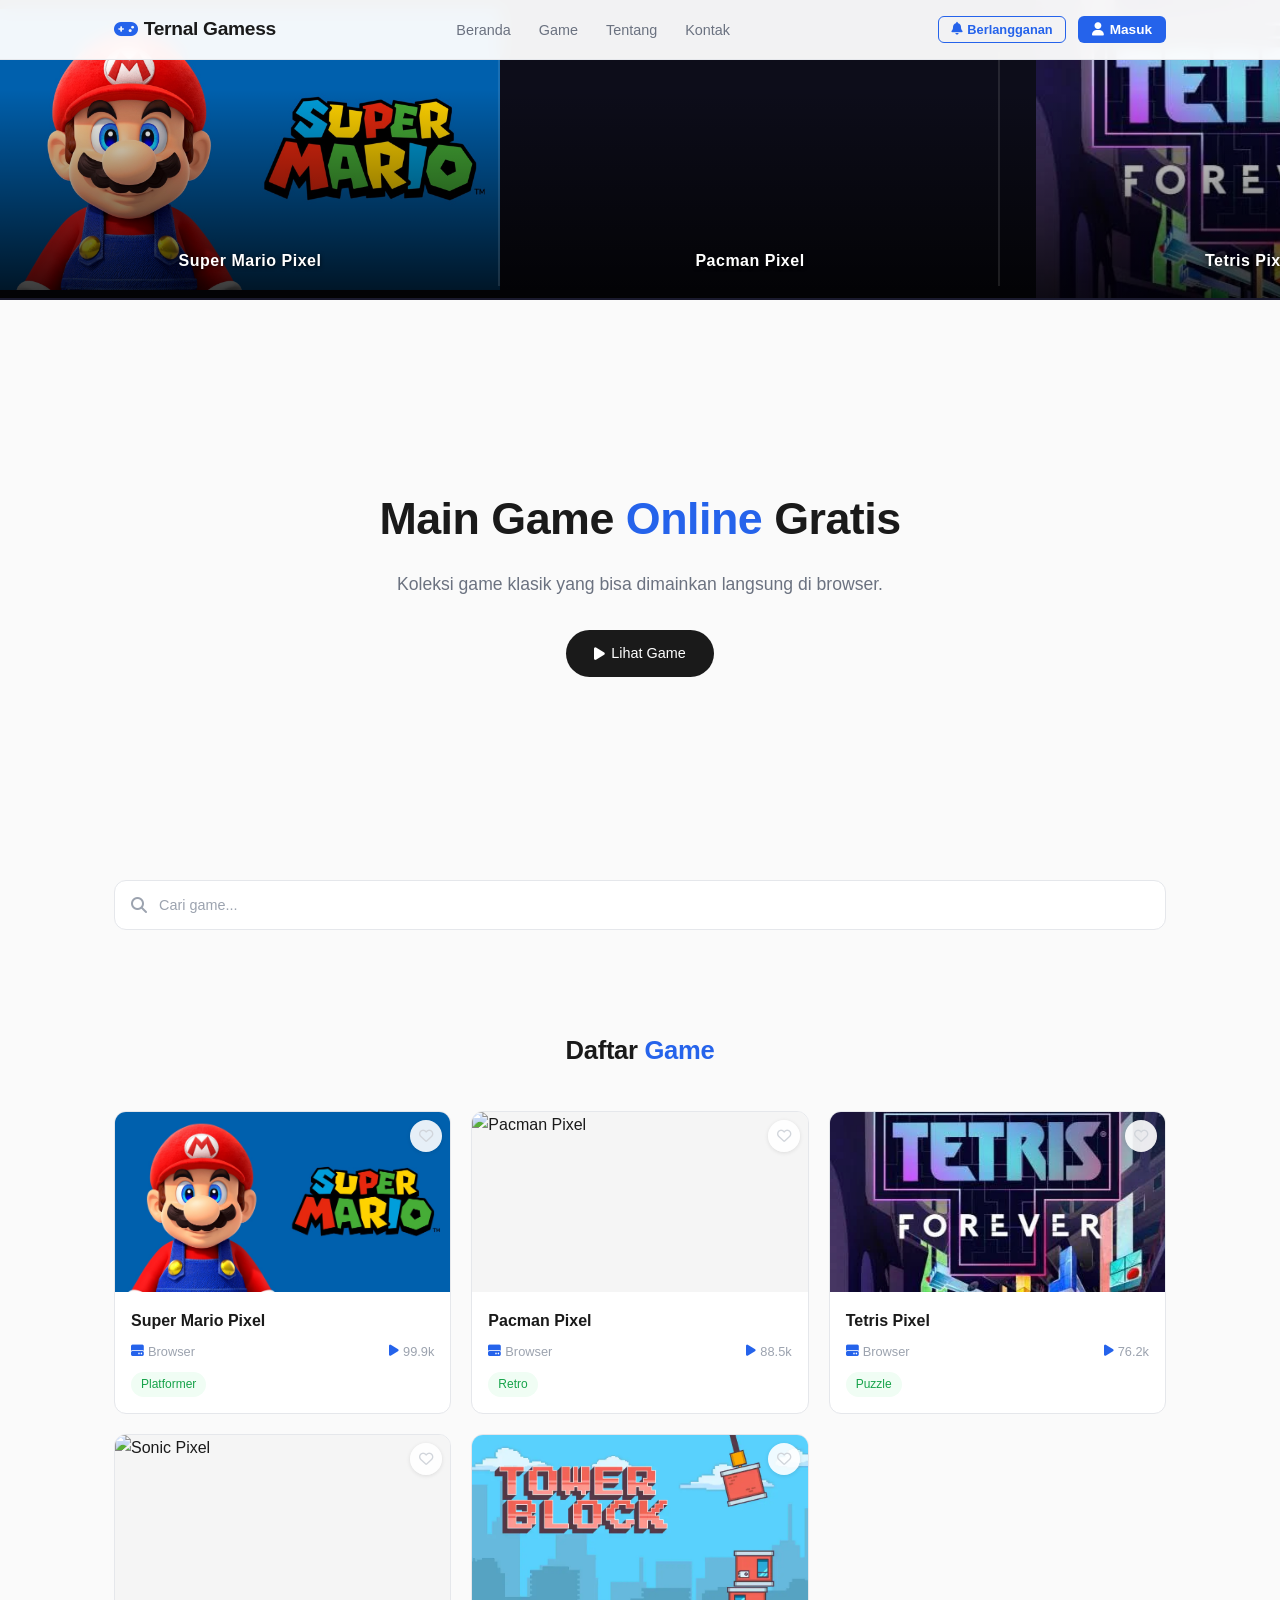
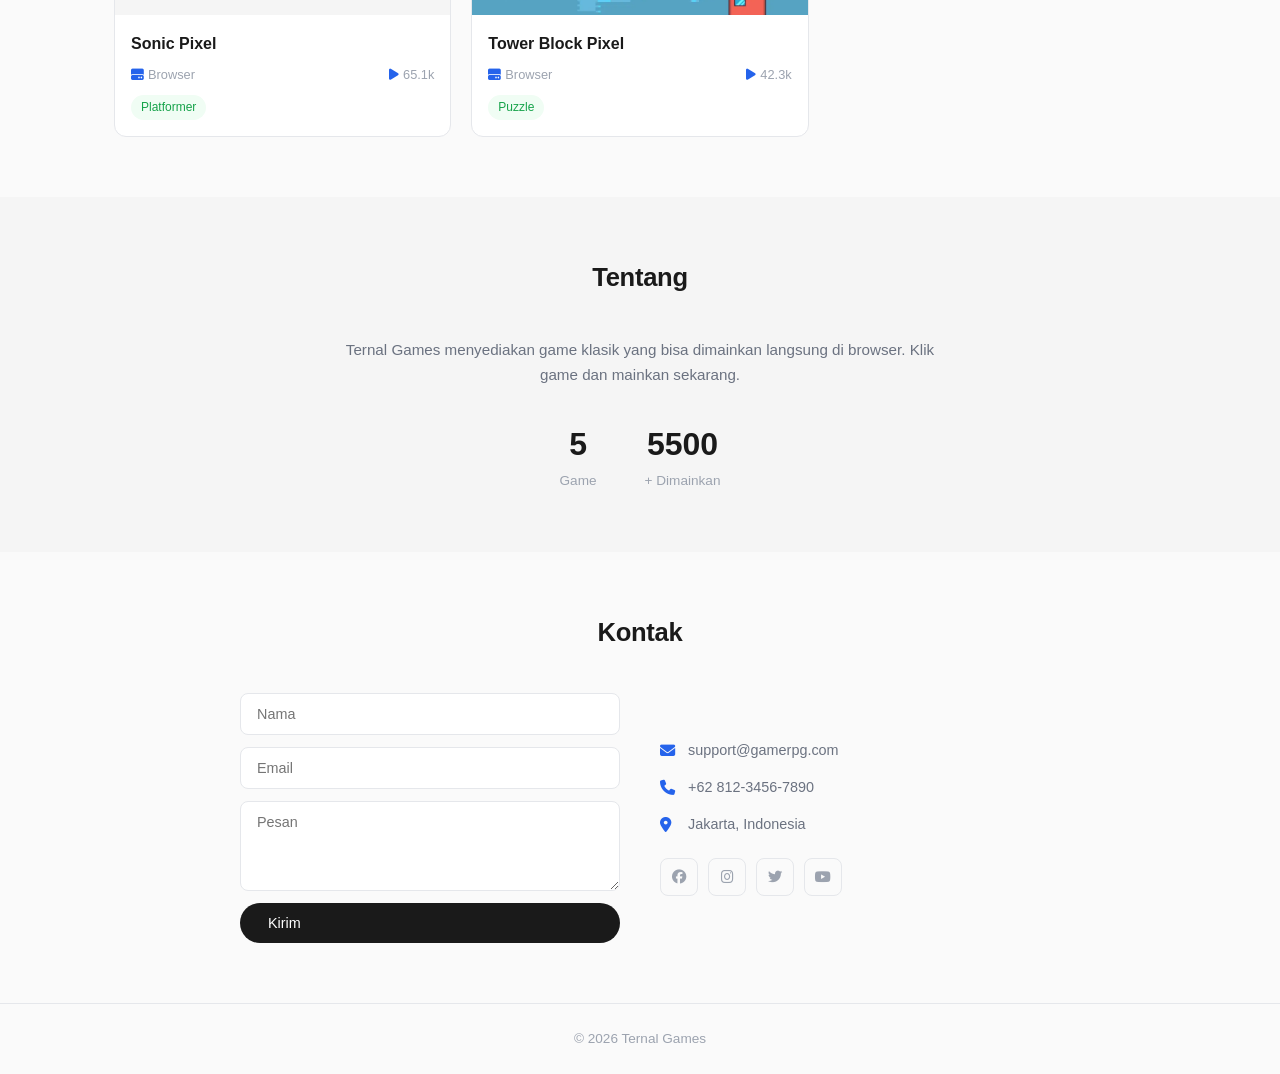
==== commit eba7a7c7: "Add profile and tower game HTML files with corresponding styles and scripts - Created profile.html f" ====
--- a/index.html
+++ b/index.html
@@ -13,13 +13,28 @@
     <nav class="navbar">
         <div class="container">
             <a href="#" class="logo"><i class="fas fa-gamepad"></i> Ternal Gamess</a>
-            <div class="nav-toggle" id="navToggle"><i class="fas fa-bars"></i></div>
             <ul class="nav-links" id="navLinks">
                 <li><a href="#home" class="active">Beranda</a></li>
                 <li><a href="#games">Game</a></li>
                 <li><a href="#about">Tentang</a></li>
                 <li><a href="#contact">Kontak</a></li>
+                <li><a href="profile.html" id="navProfileLink" style="display:none">Profil</a></li>
             </ul>
+            <div class="nav-right">
+                <button class="btn-subscribe" onclick="showSubscribeModal()"><i class="fas fa-bell"></i> Berlangganan</button>
+                <div class="nav-profile" id="navProfile">
+                    <button class="btn-login" id="btnLogin" onclick="showAuthModal()"><i class="fas fa-user"></i> Masuk</button>
+                    <div class="profile-menu" id="profileMenu" style="display:none">
+                        <div class="profile-avatar" id="profileAvatar"><i class="fas fa-user-circle"></i></div>
+                        <span class="profile-name" id="profileName">User</span>
+                        <div class="profile-dropdown" id="profileDropdown">
+                            <a href="profile.html"><i class="fas fa-user"></i> Profil</a>
+                            <a href="#" onclick="logout()"><i class="fas fa-sign-out-alt"></i> Keluar</a>
+                        </div>
+                    </div>
+                </div>
+                <div class="nav-toggle" id="navToggle"><i class="fas fa-bars"></i></div>
+            </div>
         </div>
     </nav>
 
@@ -36,7 +51,10 @@
                 <span>Tetris Pixel</span>
             </div>
             <div class="billboard-item" style="background-image:url('https://m.gjcdn.net/fireside-post-image/800/6885345-ll-szknyn9v-v4.webp')">
-                <span>Sonic Pixel</span>
+                <div class="billboard-overlay"><span>Sonic Pixel</span></div>
+            </div>
+            <div class="billboard-item" style="background-image:url('img/tower block.webp')">
+                <div class="billboard-overlay"><span>Tower Block Pixel</span></div>
             </div>
             <div class="billboard-item" style="background-image:url('img/supermario.jpg')">
                 <span>Super Mario Pixel</span>
@@ -49,6 +67,9 @@
             </div>
             <div class="billboard-item" style="background-image:url('https://m.gjcdn.net/fireside-post-image/800/6885345-ll-szknyn9v-v4.webp')">
                 <span>Sonic Pixel</span>
+            </div>
+            <div class="billboard-item" style="background-image:url('img/tower block.webp')">
+                <span>Tower Block Pixel</span>
             </div>
         </div>
     </section>
@@ -94,7 +115,7 @@
                 <div class="about-text">
                     <p>Ternal Games menyediakan game klasik yang bisa dimainkan langsung di browser. Klik game dan mainkan sekarang.</p>
                     <div class="stats">
-                        <div class="stat"><span class="count" data-target="4">0</span> Game</div>
+                        <div class="stat"><span class="count" data-target="5">0</span> Game</div>
                         <div class="stat"><span class="count" data-target="50000">0</span>+ Dimainkan</div>
                     </div>
                 </div>
@@ -171,14 +192,14 @@
     <div id="adOverlay" class="ad-overlay hidden">
         <div class="ad-container">
             <div class="ad-video-wrap">
-                <img id="adPoster" class="ad-poster" src="" alt="Ad">
+                <video id="adVideo" class="ad-video" autoplay muted playsinline preload="auto" poster="https://img.youtube.com/vi/owGykVbfgUE/hqdefault.jpg">
+                    <source src="https://archive.org/download/old-spice-commercials/Old%20Spice%20-%20The%20Man%20Your%20Man%20Could%20Smell%20Like.mp4" type="video/mp4">
+                </video>
                 <div class="ad-branding" id="adBranding">
                     <div class="ad-brand-logo" id="adBrandLogo"></div>
                     <div class="ad-brand-name" id="adBrandName"></div>
                     <div class="ad-brand-tagline" id="adBrandTagline"></div>
                 </div>
-                <button class="ad-play-btn" id="adPlayBtn"><i class="fas fa-play"></i> Putar Iklan</button>
-                <iframe id="adVideo" src="" allow="autoplay; encrypted-media; fullscreen" allowfullscreen></iframe>
                 <div class="ad-loading" id="adLoading">
                     <div class="ad-spinner"></div>
                 </div>
@@ -193,6 +214,78 @@
         </div>
     </div>
 
+    <!-- Auth Modal -->
+    <div class="modal-overlay" id="authModal" style="display:none">
+        <div class="auth-modal">
+            <button class="auth-close" onclick="hideAuthModal()">&times;</button>
+            <h3 class="auth-title">Masuk / Daftar</h3>
+            <form id="authForm" onsubmit="handleAuth(event)">
+                <div class="auth-tabs">
+                    <button type="button" class="auth-tab active" id="tabLogin" onclick="switchAuthTab('login')">Masuk</button>
+                    <button type="button" class="auth-tab" id="tabRegister" onclick="switchAuthTab('register')">Daftar</button>
+                </div>
+                <div class="auth-field">
+                    <label>Nama</label>
+                    <input type="text" id="authName" placeholder="Nama kamu" required>
+                </div>
+                <div class="auth-field">
+                    <label>Kata Sandi</label>
+                    <input type="password" id="authPass" placeholder="Min 4 karakter" required minlength="4">
+                </div>
+                <button type="submit" class="auth-submit" id="authSubmit">Masuk</button>
+                <p class="auth-error" id="authError"></p>
+            </form>
+        </div>
+    </div>
+
+    <!-- Subscribe Modal -->
+    <div class="modal-overlay" id="subscribeModal" style="display:none">
+        <div class="auth-modal">
+            <button class="auth-close" onclick="hideSubscribeModal()">&times;</button>
+            <h3 class="auth-title"><i class="fas fa-bell" style="color:var(--accent)"></i> Berlangganan</h3>
+            <p style="color:var(--text-secondary);font-size:0.85rem;margin-bottom:16px">Dapatkan notifikasi game terbaru dan fitur eksklusif!</p>
+            <form id="subscribeForm" onsubmit="handleSubscribe(event)">
+                <div class="auth-field">
+                    <label>Nama</label>
+                    <input type="text" id="subName" placeholder="Nama kamu" required>
+                </div>
+                <div class="auth-field">
+                    <label>Email</label>
+                    <input type="email" id="subEmail" placeholder="email@contoh.com" required>
+                </div>
+                <button type="submit" class="auth-submit"><i class="fas fa-paper-plane"></i> Berlangganan</button>
+                <p class="auth-error" id="subError"></p>
+            </form>
+        </div>
+    </div>
+
+    <!-- Profile Modal -->
+    <div class="modal-overlay" id="profileModal" style="display:none">
+        <div class="profile-modal">
+            <button class="auth-close" onclick="hideProfileModal()">&times;</button>
+            <div class="profile-header">
+                <div class="profile-photo" id="profilePhoto" onclick="document.getElementById('photoInput').click()">
+                    <i class="fas fa-user-circle" id="profilePhotoIcon"></i>
+                    <img id="profilePhotoImg" style="display:none;width:100%;height:100%;border-radius:50%;object-fit:cover">
+                    <div class="profile-photo-overlay"><i class="fas fa-camera"></i></div>
+                </div>
+                <input type="file" id="photoInput" accept="image/*" style="display:none" onchange="changePhoto(event)">
+                <div class="profile-name-section">
+                    <h3 id="profileModalName">User</h3>
+                    <button class="btn-edit-name" onclick="editName()"><i class="fas fa-pen"></i> Ganti Nama</button>
+                </div>
+            </div>
+            <div class="profile-stats">
+                <div class="profile-stat"><span class="ps-label">Bergabung</span><span class="ps-value" id="profileJoin">-</span></div>
+                <div class="profile-stat"><span class="ps-label">Game Dimainkan</span><span class="ps-value" id="profileGames">0</span></div>
+            </div>
+            <h4 class="history-title">Riwayat Game</h4>
+            <div class="history-list" id="historyList">
+                <p class="history-empty">Belum ada riwayat game</p>
+            </div>
+        </div>
+    </div>
+
     <script src="js/script.js"></script>
 </body>
 </html>
--- a/css/style.css
+++ b/css/style.css
@@ -91,6 +91,14 @@
     color: var(--text);
 }
 
+#navProfileLink {
+    color: var(--accent);
+    font-weight: 600;
+}
+#navProfileLink:hover {
+    color: #2563eb;
+}
+
 .nav-toggle {
     display: none;
     font-size: 1.3rem;
@@ -316,6 +324,7 @@
     transition: all 0.2s;
     border: 1px solid var(--border);
     cursor: pointer;
+    position: relative;
 }
 
 .game-card:hover {
@@ -329,6 +338,33 @@
     object-fit: cover;
     display: block;
     background: var(--bg-secondary);
+}
+
+.fav-btn {
+    position: absolute;
+    top: 8px;
+    right: 8px;
+    width: 32px;
+    height: 32px;
+    border-radius: 50%;
+    border: none;
+    background: rgba(255,255,255,0.9);
+    color: #d1d5db;
+    font-size: 0.9rem;
+    cursor: pointer;
+    display: flex;
+    align-items: center;
+    justify-content: center;
+    transition: all 0.2s;
+    z-index: 2;
+    box-shadow: 0 1px 4px rgba(0,0,0,0.1);
+}
+.fav-btn:hover {
+    transform: scale(1.15);
+    background: #fff;
+}
+.fav-btn.active {
+    color: #ef4444;
 }
 
 .game-card-body {
@@ -807,21 +843,22 @@
     overflow: hidden;
 }
 
-.ad-video-wrap iframe {
+.ad-video-wrap iframe,
+.ad-video-wrap video {
     position: absolute;
     top: 0; left: 0;
     width: 100%;
     height: 100%;
     border: none;
-}
-
-.ad-poster {
+    object-fit: cover;
+}
+
+.ad-video {
     position: absolute;
     top: 0; left: 0;
     width: 100%;
     height: 100%;
     object-fit: cover;
-    z-index: 1;
 }
 
 .ad-branding {
@@ -852,36 +889,6 @@
     margin-top: 4px;
     font-weight: 400;
     text-shadow: 0 1px 4px rgba(0,0,0,0.5);
-}
-
-.ad-play-btn {
-    position: absolute;
-    top: 50%; left: 50%;
-    transform: translate(-50%, -50%);
-    z-index: 4;
-    background: rgba(0,0,0,0.6);
-    color: #fff;
-    border: 2px solid rgba(255,255,255,0.3);
-    padding: 14px 28px;
-    border-radius: 50px;
-    font-size: 15px;
-    font-weight: 600;
-    cursor: pointer;
-    display: none;
-    align-items: center;
-    gap: 8px;
-    font-family: inherit;
-    transition: all 0.2s;
-    -webkit-tap-highlight-color: transparent;
-}
-
-.ad-play-btn:hover {
-    background: rgba(0,0,0,0.8);
-    border-color: rgba(255,255,255,0.6);
-}
-
-.ad-play-btn.visible {
-    display: flex;
 }
 
 .ad-loading {
@@ -993,10 +1000,6 @@
     .ad-brand-name {
         font-size: 18px;
     }
-    .ad-play-btn {
-        font-size: 13px;
-        padding: 10px 20px;
-    }
     .ad-footer {
         padding: 10px 12px;
         flex-wrap: wrap;
@@ -1006,3 +1009,401 @@
         font-size: 14px;
     }
 }
+
+/* Nav Right / Profile */
+.nav-right {
+    display: flex;
+    align-items: center;
+    gap: 12px;
+}
+.nav-profile {
+    position: relative;
+}
+.btn-login {
+    background: var(--accent);
+    color: #fff;
+    border: none;
+    padding: 6px 14px;
+    border-radius: 6px;
+    font-size: 0.85rem;
+    font-weight: 600;
+    cursor: pointer;
+    display: flex;
+    align-items: center;
+    gap: 6px;
+    transition: background 0.2s;
+    font-family: inherit;
+}
+.btn-login:hover {
+    background: #2563eb;
+}
+.btn-subscribe {
+    background: transparent;
+    color: var(--accent);
+    border: 1.5px solid var(--accent);
+    padding: 5px 12px;
+    border-radius: 6px;
+    font-size: 0.8rem;
+    font-weight: 600;
+    cursor: pointer;
+    display: flex;
+    align-items: center;
+    gap: 5px;
+    transition: all 0.2s;
+    font-family: inherit;
+}
+.btn-subscribe:hover {
+    background: var(--accent);
+    color: #fff;
+}
+.profile-menu {
+    display: flex;
+    align-items: center;
+    gap: 8px;
+    cursor: pointer;
+    position: relative;
+    padding: 4px 0;
+}
+.profile-avatar {
+    font-size: 1.5rem;
+    color: var(--accent);
+    line-height: 1;
+}
+.profile-name {
+    font-size: 0.85rem;
+    font-weight: 600;
+    color: var(--text);
+}
+.profile-dropdown {
+    display: none;
+    position: absolute;
+    top: 100%;
+    right: 0;
+    background: #fff;
+    border: 1px solid var(--border);
+    border-radius: 8px;
+    box-shadow: 0 4px 12px rgba(0,0,0,0.08);
+    min-width: 140px;
+    padding: 6px 0;
+    z-index: 100;
+    margin-top: 4px;
+}
+.profile-dropdown a {
+    display: flex;
+    align-items: center;
+    gap: 8px;
+    padding: 8px 14px;
+    color: var(--text-secondary);
+    text-decoration: none;
+    font-size: 0.85rem;
+    transition: background 0.15s;
+}
+.profile-dropdown a:hover {
+    background: #f5f5f5;
+}
+.profile-menu.active .profile-dropdown {
+    display: block;
+}
+
+/* Auth Modal */
+.modal-overlay {
+    display: none;
+    position: fixed;
+    inset: 0;
+    background: rgba(0,0,0,0.4);
+    z-index: 2000;
+    justify-content: center;
+    align-items: center;
+    backdrop-filter: blur(4px);
+}
+.auth-modal {
+    background: #fff;
+    border-radius: 14px;
+    padding: 32px 28px;
+    max-width: 380px;
+    width: 90%;
+    position: relative;
+    box-shadow: 0 8px 30px rgba(0,0,0,0.12);
+}
+.auth-close {
+    position: absolute;
+    right: 14px;
+    top: 10px;
+    background: none;
+    border: none;
+    font-size: 1.6rem;
+    color: var(--text-secondary);
+    cursor: pointer;
+    line-height: 1;
+}
+.auth-title {
+    font-size: 1.2rem;
+    font-weight: 700;
+    margin-bottom: 20px;
+    color: var(--text);
+}
+.auth-tabs {
+    display: flex;
+    gap: 0;
+    margin-bottom: 20px;
+    border-radius: 8px;
+    overflow: hidden;
+    border: 1px solid var(--border);
+}
+.auth-tab {
+    flex: 1;
+    padding: 8px;
+    border: none;
+    background: #f9f9f9;
+    font-size: 0.85rem;
+    font-weight: 600;
+    cursor: pointer;
+    color: var(--text-secondary);
+    transition: all 0.2s;
+    font-family: inherit;
+}
+.auth-tab.active {
+    background: var(--accent);
+    color: #fff;
+}
+.auth-field {
+    margin-bottom: 14px;
+}
+.auth-field label {
+    display: block;
+    font-size: 0.8rem;
+    font-weight: 600;
+    color: var(--text-secondary);
+    margin-bottom: 4px;
+}
+.auth-field input {
+    width: 100%;
+    padding: 10px 12px;
+    border: 1px solid var(--border);
+    border-radius: 8px;
+    font-size: 0.9rem;
+    outline: none;
+    transition: border 0.2s;
+    font-family: inherit;
+    box-sizing: border-box;
+}
+.auth-field input:focus {
+    border-color: var(--accent);
+}
+.auth-submit {
+    width: 100%;
+    padding: 10px;
+    background: var(--accent);
+    color: #fff;
+    border: none;
+    border-radius: 8px;
+    font-size: 0.95rem;
+    font-weight: 700;
+    cursor: pointer;
+    transition: background 0.2s;
+    font-family: inherit;
+    margin-top: 4px;
+}
+.auth-submit:hover {
+    background: #2563eb;
+}
+.auth-error {
+    color: #ef4444;
+    font-size: 0.8rem;
+    margin-top: 10px;
+    text-align: center;
+    min-height: 18px;
+}
+
+@media (max-width: 768px) {
+    .nav-right {
+        margin-left: auto;
+    }
+    .profile-name {
+        display: none;
+    }
+}
+
+/* Profile Modal */
+.profile-modal {
+    background: #fff;
+    border-radius: 16px;
+    padding: 0;
+    max-width: 420px;
+    width: 90%;
+    position: relative;
+    box-shadow: 0 8px 30px rgba(0,0,0,0.12);
+    overflow: hidden;
+}
+.profile-header {
+    background: linear-gradient(135deg, var(--accent), #2563eb);
+    padding: 40px 28px 24px;
+    text-align: center;
+    color: #fff;
+    position: relative;
+}
+.profile-photo {
+    width: 80px;
+    height: 80px;
+    border-radius: 50%;
+    background: rgba(255,255,255,0.2);
+    margin: 0 auto 12px;
+    display: flex;
+    align-items: center;
+    justify-content: center;
+    font-size: 3rem;
+    cursor: pointer;
+    position: relative;
+    overflow: hidden;
+    border: 3px solid rgba(255,255,255,0.4);
+    transition: border 0.2s;
+}
+.profile-photo:hover {
+    border-color: #fff;
+}
+.profile-photo-overlay {
+    position: absolute;
+    inset: 0;
+    background: rgba(0,0,0,0.4);
+    display: flex;
+    align-items: center;
+    justify-content: center;
+    font-size: 1.2rem;
+    opacity: 0;
+    transition: opacity 0.2s;
+}
+.profile-photo:hover .profile-photo-overlay {
+    opacity: 1;
+}
+.profile-name-section {
+    display: flex;
+    align-items: center;
+    justify-content: center;
+    gap: 8px;
+}
+.profile-name-section h3 {
+    font-size: 1.2rem;
+    font-weight: 700;
+}
+.btn-edit-name {
+    background: rgba(255,255,255,0.2);
+    border: none;
+    color: #fff;
+    padding: 3px 10px;
+    border-radius: 12px;
+    font-size: 0.75rem;
+    cursor: pointer;
+    font-family: inherit;
+    display: flex;
+    align-items: center;
+    gap: 4px;
+    transition: background 0.2s;
+}
+.btn-edit-name:hover {
+    background: rgba(255,255,255,0.35);
+}
+.profile-stats {
+    display: flex;
+    gap: 16px;
+    padding: 18px 28px;
+    border-bottom: 1px solid var(--border);
+}
+.profile-stat {
+    flex: 1;
+    text-align: center;
+}
+.ps-label {
+    display: block;
+    font-size: 0.7rem;
+    color: var(--text-secondary);
+    text-transform: uppercase;
+    letter-spacing: 0.5px;
+}
+.ps-value {
+    display: block;
+    font-size: 1.1rem;
+    font-weight: 700;
+    color: var(--text);
+    margin-top: 2px;
+}
+.history-title {
+    padding: 16px 28px 8px;
+    font-size: 0.85rem;
+    color: var(--text-secondary);
+    font-weight: 600;
+}
+.history-list {
+    padding: 0 28px 20px;
+    max-height: 180px;
+    overflow-y: auto;
+}
+.history-empty {
+    color: var(--text-secondary);
+    font-size: 0.8rem;
+    text-align: center;
+    padding: 20px 0;
+}
+.history-item {
+    display: flex;
+    align-items: center;
+    gap: 10px;
+    padding: 8px 0;
+    border-bottom: 1px solid var(--border);
+}
+.history-item:last-child {
+    border-bottom: none;
+}
+.history-item-icon {
+    font-size: 1.2rem;
+    color: var(--accent);
+    width: 24px;
+    text-align: center;
+}
+.history-item-info {
+    flex: 1;
+}
+.history-item-title {
+    font-size: 0.85rem;
+    font-weight: 600;
+    color: var(--text);
+}
+.history-item-time {
+    font-size: 0.72rem;
+    color: var(--text-secondary);
+}
+
+/* Edit name input inline */
+.edit-name-input {
+    border: none;
+    border-bottom: 2px solid rgba(255,255,255,0.6);
+    background: transparent;
+    color: #fff;
+    font-size: 1.2rem;
+    font-weight: 700;
+    font-family: inherit;
+    text-align: center;
+    outline: none;
+    padding: 2px 4px;
+    width: 160px;
+}
+.edit-name-input::placeholder {
+    color: rgba(255,255,255,0.4);
+}
+.edit-name-actions {
+    display: flex;
+    gap: 6px;
+}
+.edit-name-actions button {
+    background: rgba(255,255,255,0.2);
+    border: none;
+    color: #fff;
+    padding: 2px 10px;
+    border-radius: 10px;
+    font-size: 0.75rem;
+    cursor: pointer;
+    font-family: inherit;
+    transition: background 0.2s;
+}
+.edit-name-actions button:hover {
+    background: rgba(255,255,255,0.35);
+}
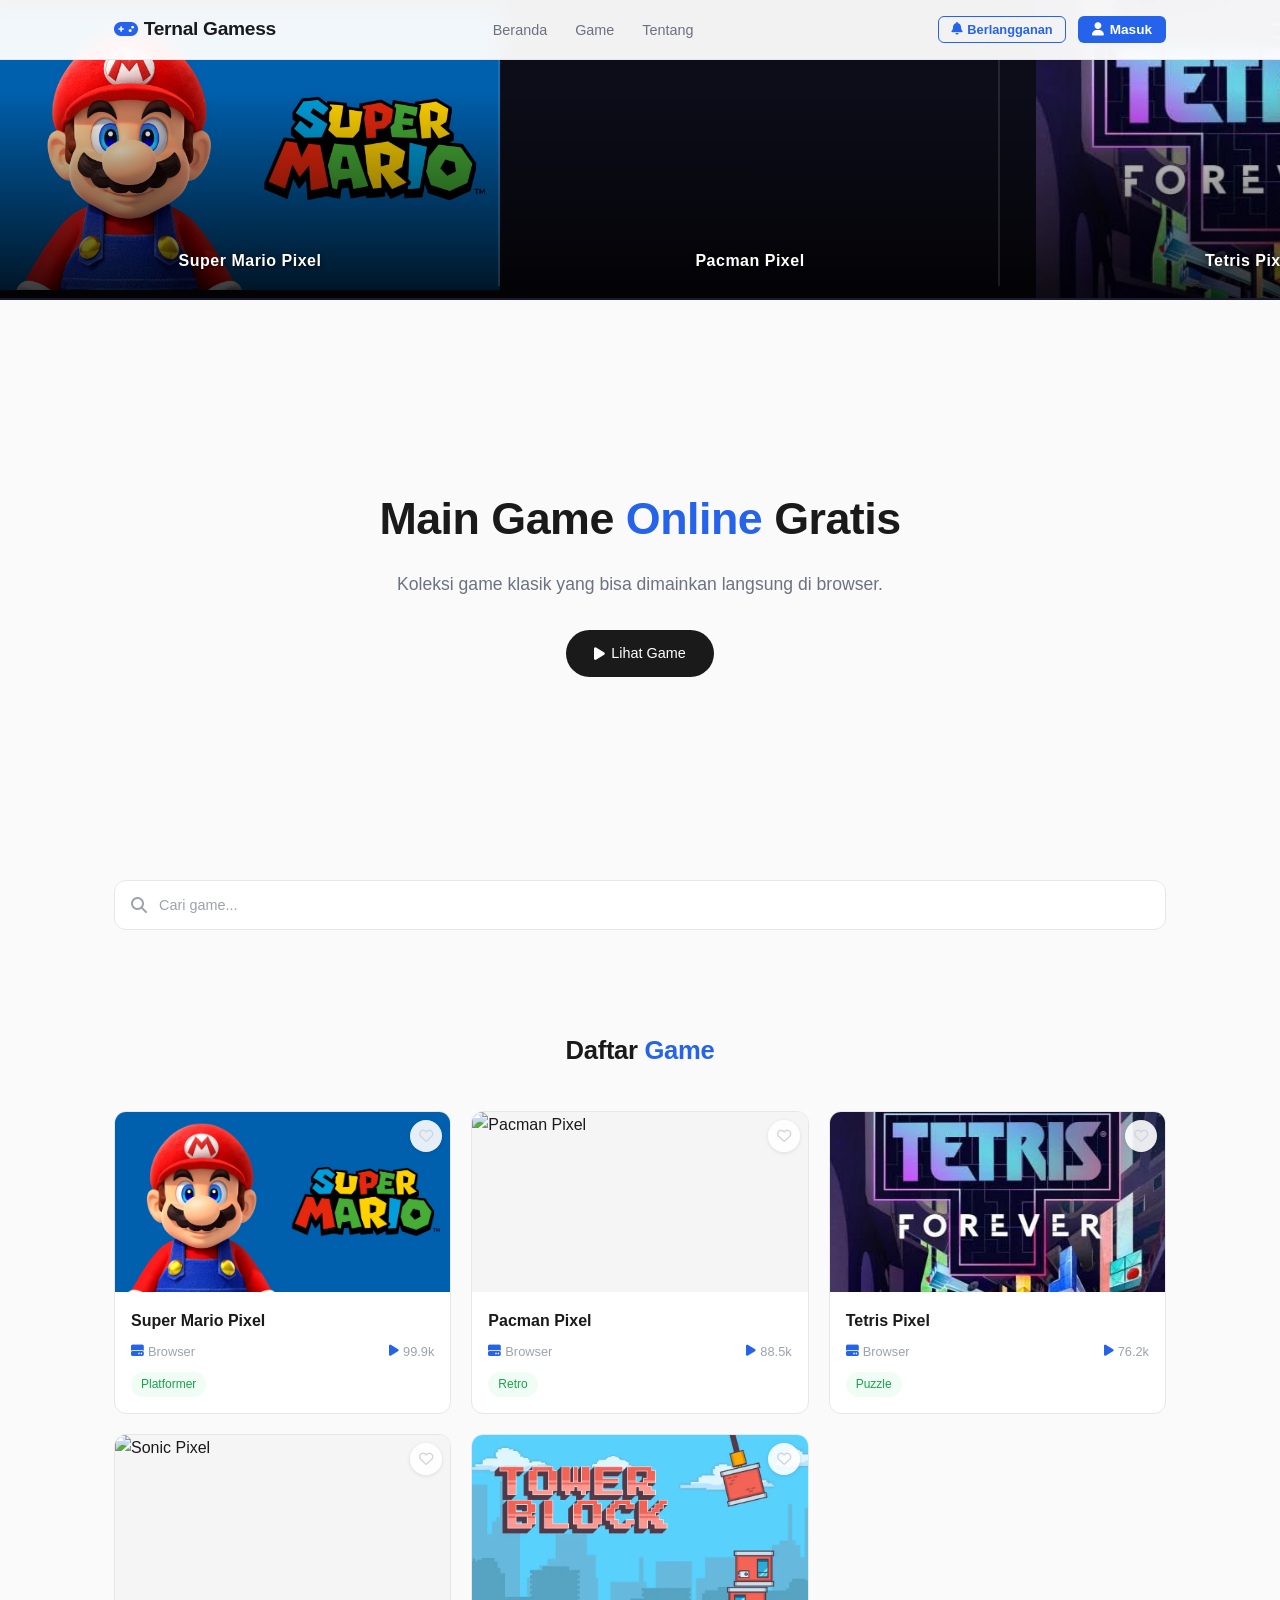
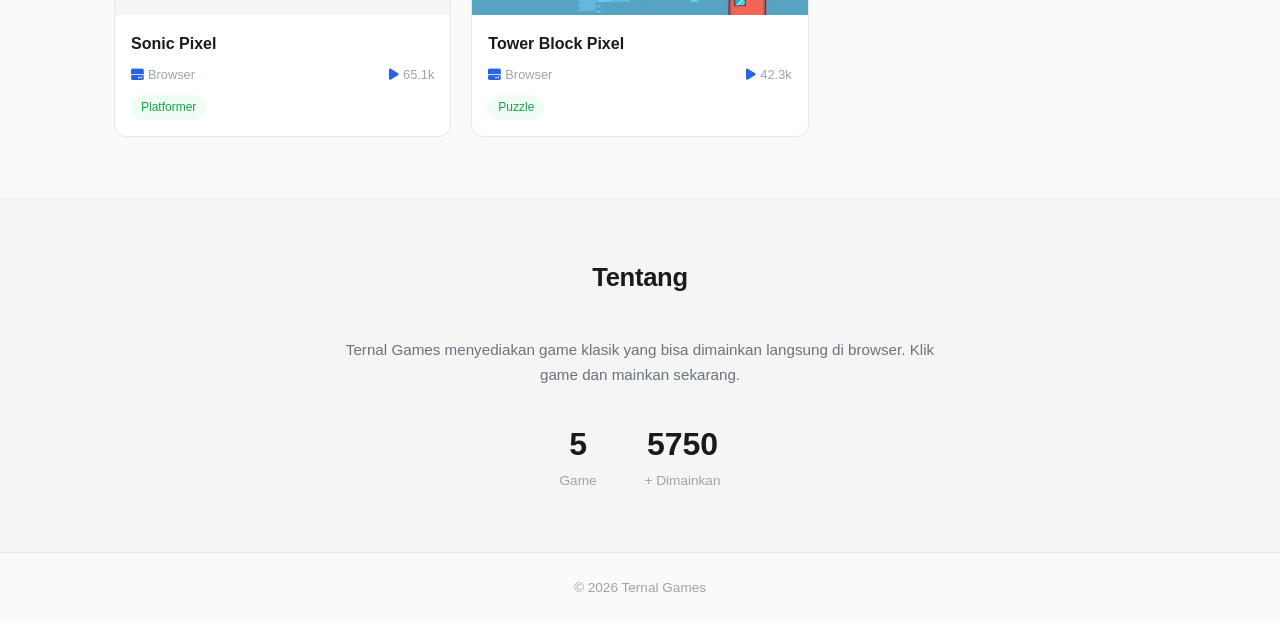
==== commit 23e506f4: "Remove contact section and related form functionality from HTML and CSS" ====
--- a/index.html
+++ b/index.html
@@ -17,7 +17,7 @@
                 <li><a href="#home" class="active">Beranda</a></li>
                 <li><a href="#games">Game</a></li>
                 <li><a href="#about">Tentang</a></li>
-                <li><a href="#contact">Kontak</a></li>
+
                 <li><a href="profile.html" id="navProfileLink" style="display:none">Profil</a></li>
             </ul>
             <div class="nav-right">
@@ -123,32 +123,6 @@
         </div>
     </section>
 
-    <!-- Contact -->
-    <section id="contact" class="contact-section">
-        <div class="container">
-            <h2 class="section-title">Kontak</h2>
-            <div class="contact-content">
-                <form id="contactForm">
-                    <input type="text" placeholder="Nama" required>
-                    <input type="email" placeholder="Email" required>
-                    <textarea placeholder="Pesan" rows="4" required></textarea>
-                    <button type="submit" class="btn btn-primary">Kirim</button>
-                </form>
-                <div class="contact-info">
-                    <p><i class="fas fa-envelope"></i> support@gamerpg.com</p>
-                    <p><i class="fas fa-phone"></i> +62 812-3456-7890</p>
-                    <p><i class="fas fa-map-marker-alt"></i> Jakarta, Indonesia</p>
-                    <div class="social">
-                        <a href="#" aria-label="Facebook"><i class="fab fa-facebook"></i></a>
-                        <a href="#" aria-label="Instagram"><i class="fab fa-instagram"></i></a>
-                        <a href="#" aria-label="Twitter"><i class="fab fa-twitter"></i></a>
-                        <a href="#" aria-label="YouTube"><i class="fab fa-youtube"></i></a>
-                    </div>
-                </div>
-            </div>
-        </div>
-    </section>
-
     <!-- Modal Detail Game -->
     <div id="gameModal" class="modal">
         <div class="modal-content">
--- a/css/style.css
+++ b/css/style.css
@@ -468,90 +468,6 @@
 }
 
 /* Contact */
-.contact-section {
-    padding: 60px 0;
-}
-
-.contact-content {
-    display: grid;
-    grid-template-columns: 1fr 1fr;
-    gap: 40px;
-    max-width: 800px;
-    margin: 0 auto;
-}
-
-.contact-content form {
-    display: flex;
-    flex-direction: column;
-    gap: 12px;
-}
-
-.contact-content form input,
-.contact-content form textarea {
-    background: var(--bg-card);
-    border: 1px solid var(--border);
-    border-radius: 8px;
-    padding: 12px 16px;
-    color: var(--text);
-    font-size: 0.9rem;
-    outline: none;
-    transition: border-color 0.2s;
-    font-family: inherit;
-}
-
-.contact-content form input:focus,
-.contact-content form textarea:focus {
-    border-color: var(--accent);
-}
-
-.contact-info {
-    display: flex;
-    flex-direction: column;
-    justify-content: center;
-    gap: 14px;
-}
-
-.contact-info p {
-    display: flex;
-    align-items: center;
-    gap: 10px;
-    color: var(--text-secondary);
-    font-size: 0.9rem;
-}
-
-.contact-info p i {
-    color: var(--accent);
-    width: 18px;
-    font-size: 0.95rem;
-}
-
-.social {
-    display: flex;
-    gap: 10px;
-    margin-top: 8px;
-}
-
-.social a {
-    display: flex;
-    align-items: center;
-    justify-content: center;
-    width: 38px;
-    height: 38px;
-    border-radius: 8px;
-    background: var(--bg);
-    border: 1px solid var(--border);
-    color: var(--text-muted);
-    text-decoration: none;
-    transition: all 0.2s;
-    font-size: 0.9rem;
-}
-
-.social a:hover {
-    background: var(--accent);
-    color: #fff;
-    border-color: var(--accent);
-}
-
 /* Modal Detail */
 .modal {
     display: none;
@@ -762,10 +678,6 @@
 
     .nav-toggle {
         display: block;
-    }
-
-    .contact-content {
-        grid-template-columns: 1fr;
     }
 
     .stats {
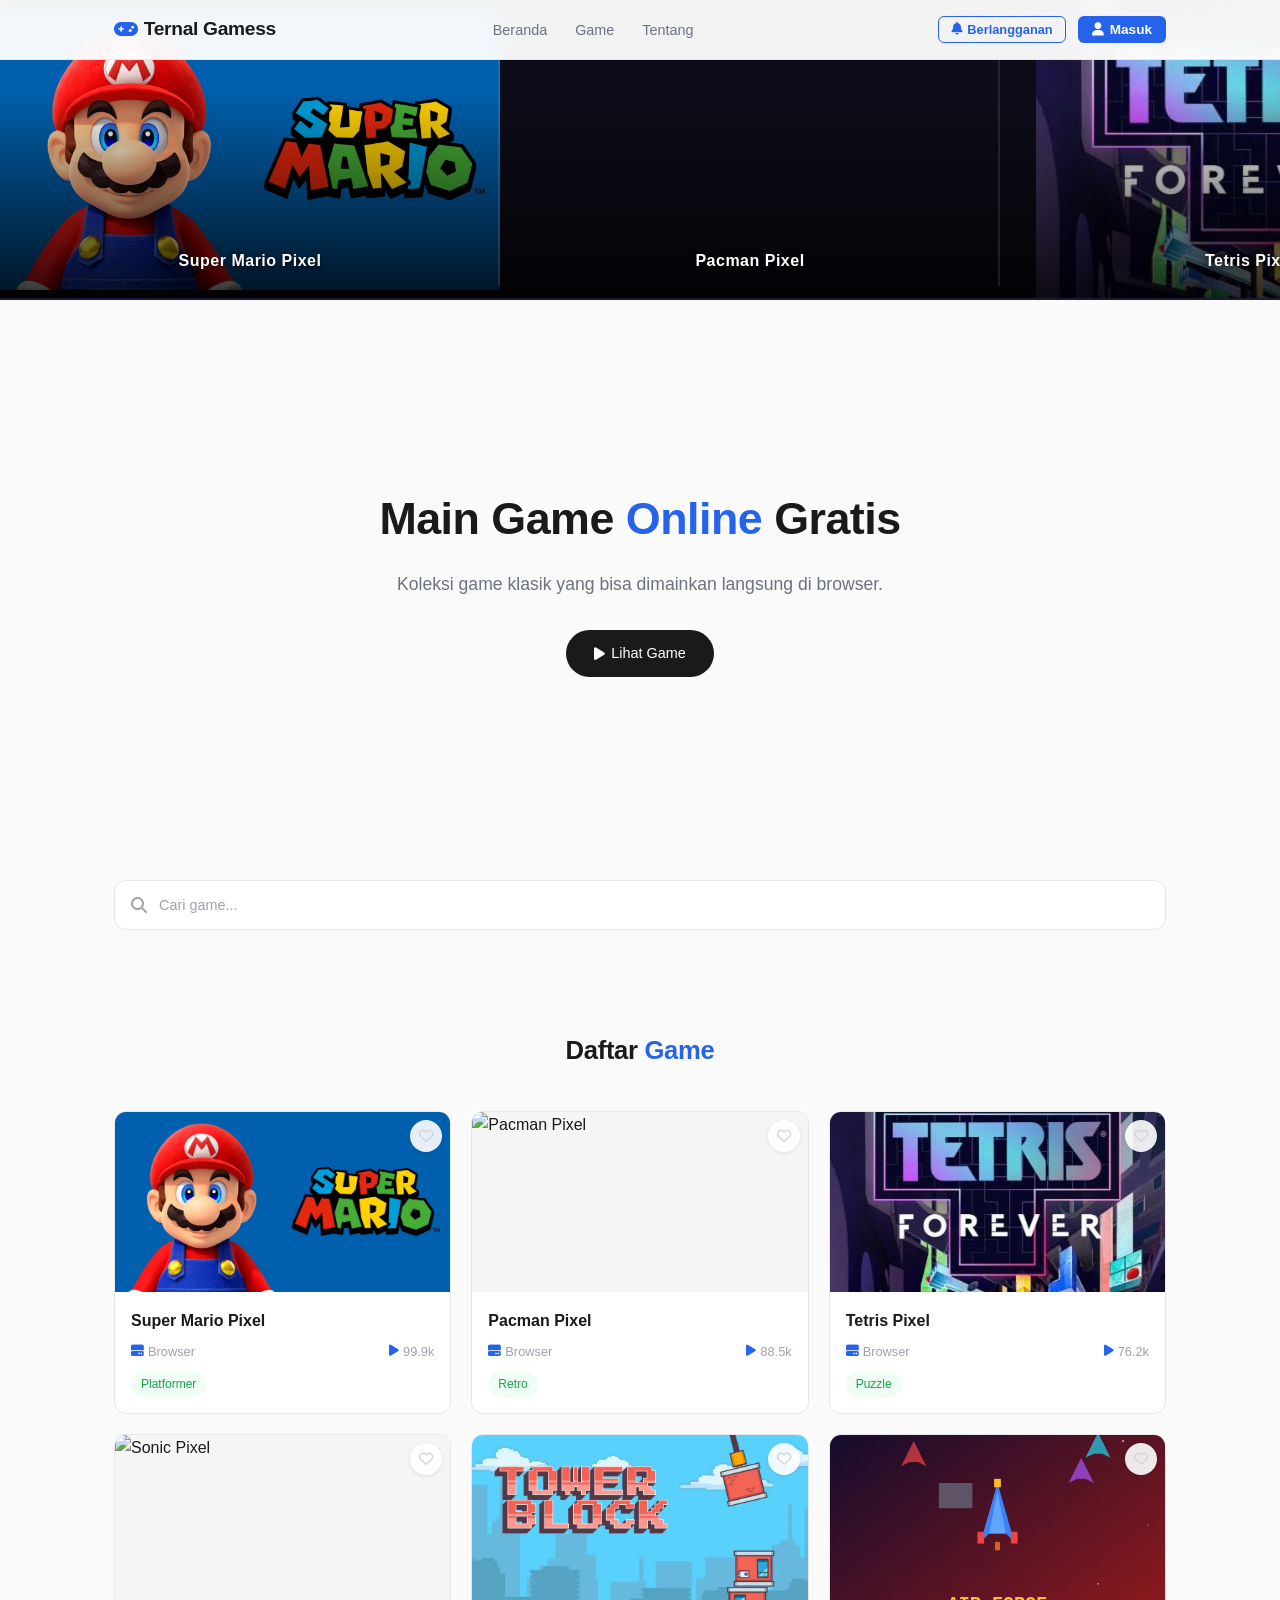
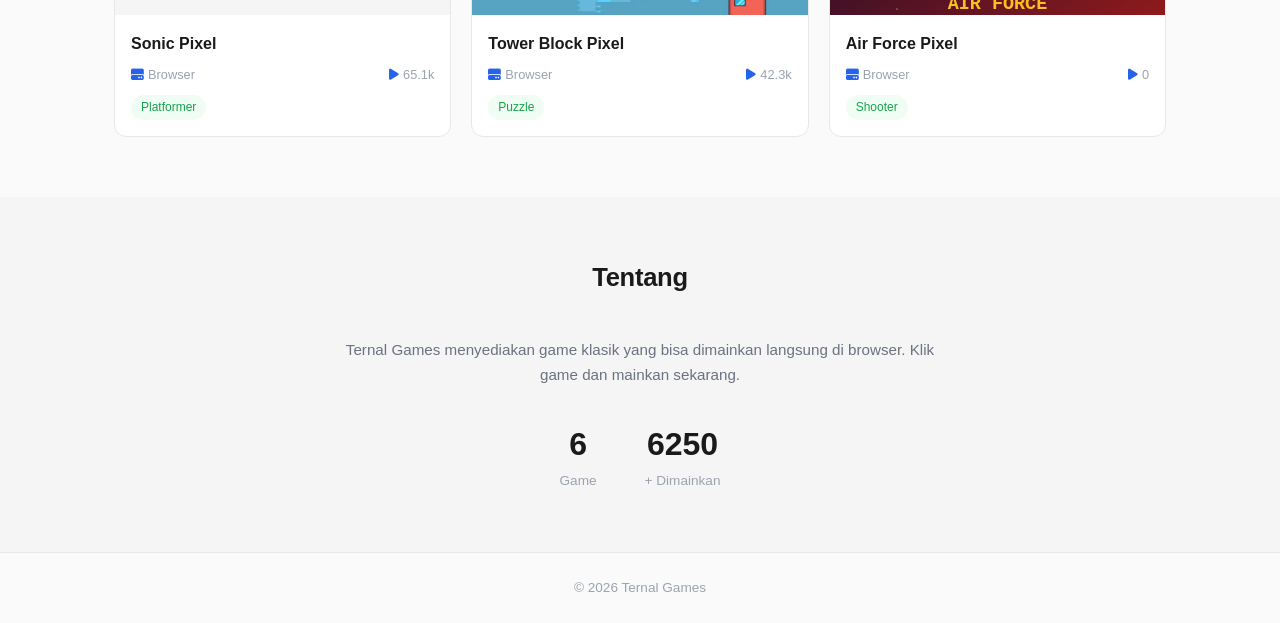
==== commit 404dbb10: "Add Air Force Pixel game and related assets - Created airforce-game.html for the new game. - Added a" ====
--- a/index.html
+++ b/index.html
@@ -56,6 +56,9 @@
             <div class="billboard-item" style="background-image:url('img/tower block.webp')">
                 <div class="billboard-overlay"><span>Tower Block Pixel</span></div>
             </div>
+            <div class="billboard-item" style="background:linear-gradient(135deg,#1a1a4e,#991b1b)">
+                <div class="billboard-overlay"><span>Air Force Pixel</span></div>
+            </div>
             <div class="billboard-item" style="background-image:url('img/supermario.jpg')">
                 <span>Super Mario Pixel</span>
             </div>
@@ -70,6 +73,9 @@
             </div>
             <div class="billboard-item" style="background-image:url('img/tower block.webp')">
                 <span>Tower Block Pixel</span>
+            </div>
+            <div class="billboard-item" style="background:linear-gradient(135deg,#1a1a4e,#991b1b)">
+                <span>Air Force Pixel</span>
             </div>
         </div>
     </section>
@@ -115,7 +121,7 @@
                 <div class="about-text">
                     <p>Ternal Games menyediakan game klasik yang bisa dimainkan langsung di browser. Klik game dan mainkan sekarang.</p>
                     <div class="stats">
-                        <div class="stat"><span class="count" data-target="5">0</span> Game</div>
+                        <div class="stat"><span class="count" data-target="6">0</span> Game</div>
                         <div class="stat"><span class="count" data-target="50000">0</span>+ Dimainkan</div>
                     </div>
                 </div>
--- a/css/style.css
+++ b/css/style.css
@@ -467,7 +467,6 @@
     color: var(--text);
 }
 
-/* Contact */
 /* Modal Detail */
 .modal {
     display: none;
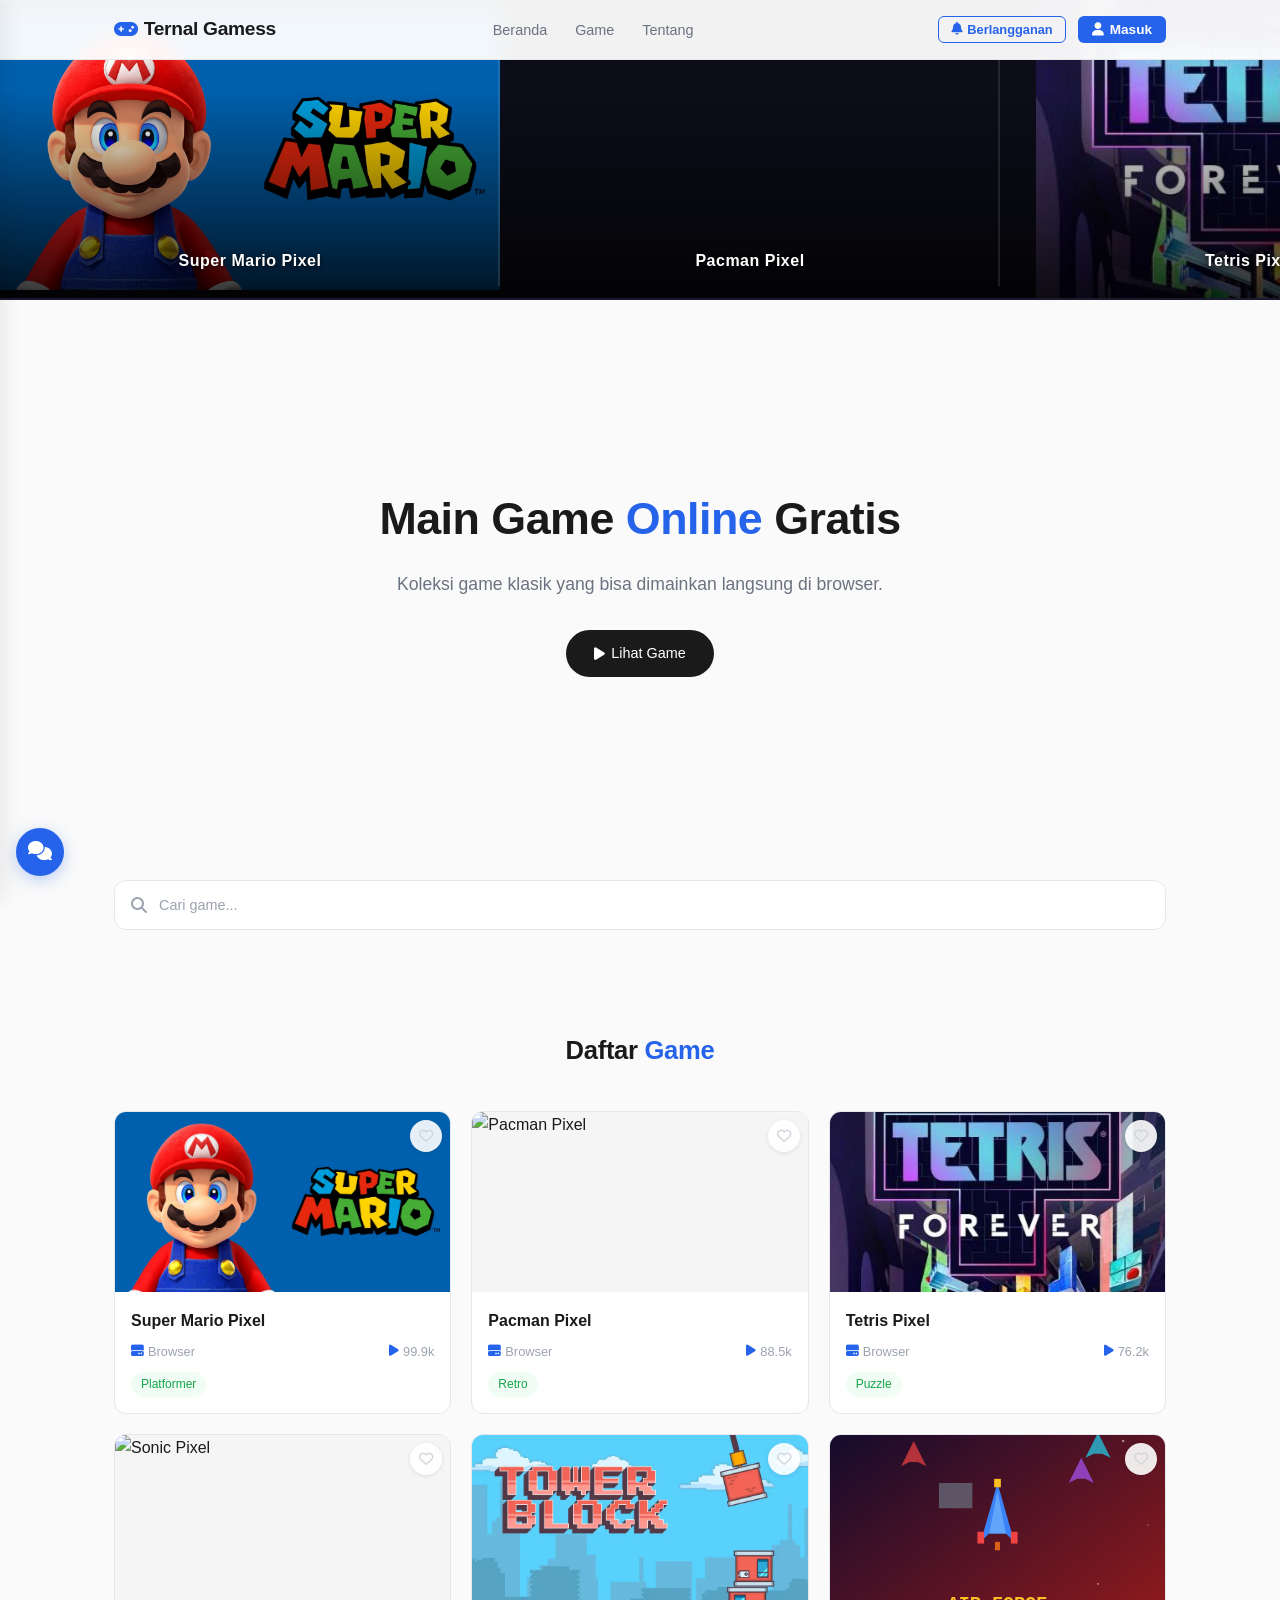
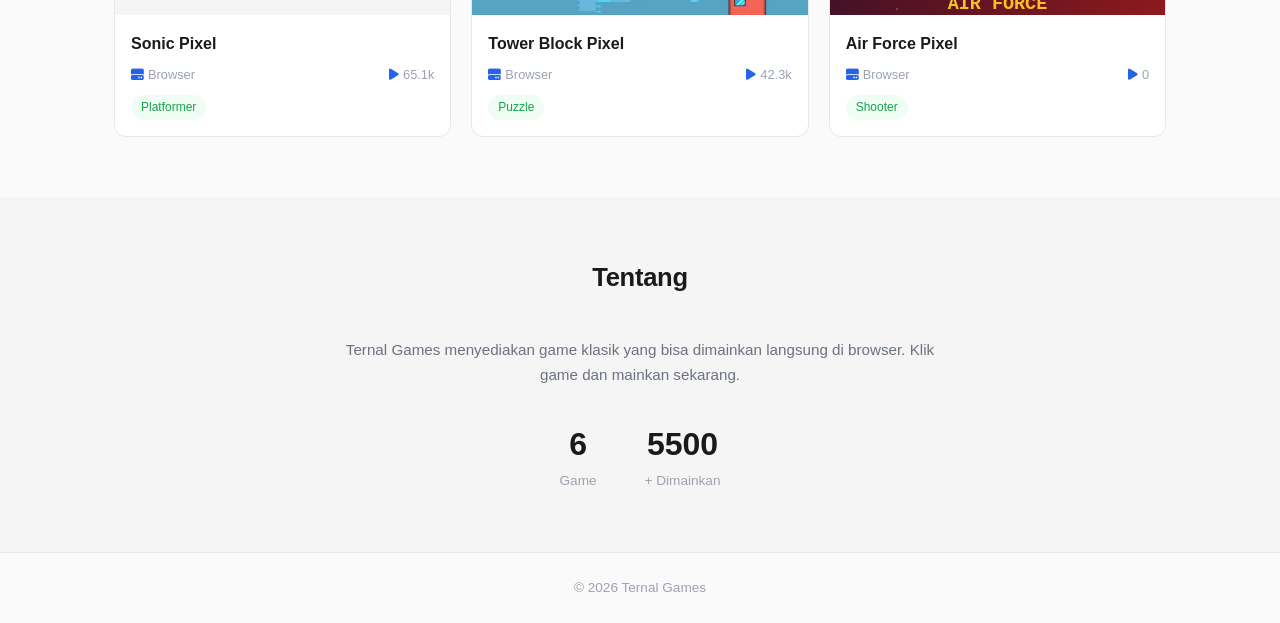
==== commit efae0569: "Add comment sidebar and functionality for user interactions" ====
--- a/index.html
+++ b/index.html
@@ -266,6 +266,30 @@
         </div>
     </div>
 
+    <!-- Comment Sidebar -->
+    <div class="comment-sidebar" id="commentSidebar">
+        <div class="comment-sidebar-header">
+            <h3><i class="fas fa-comments"></i> Komentar</h3>
+            <button class="comment-toggle-btn" id="commentToggle" onclick="toggleCommentSidebar()"><i class="fas fa-chevron-left"></i></button>
+        </div>
+        <div class="comment-sidebar-body" id="commentSidebarBody">
+            <div class="comment-login-hint" id="commentLoginHint">
+                <i class="fas fa-lock"></i>
+                <p>Masuk untuk komentar</p>
+                <button class="btn btn-primary" onclick="showAuthModal()" style="font-size:0.8rem;padding:8px 16px">Masuk</button>
+            </div>
+            <div class="comment-form" id="commentForm" style="display:none">
+                <textarea id="commentInput" placeholder="Tulis komentar..." maxlength="300"></textarea>
+                <button class="comment-send-btn" onclick="postComment()"><i class="fas fa-paper-plane"></i> Kirim</button>
+            </div>
+            <div class="comment-list" id="commentList"></div>
+        </div>
+    </div>
+    <div class="comment-sidebar-btn" id="commentSidebarBtn" onclick="toggleCommentSidebar()">
+        <i class="fas fa-comments"></i>
+        <span class="comment-badge" id="commentBadge" style="display:none">0</span>
+    </div>
+
     <script src="js/script.js"></script>
 </body>
 </html>
--- a/css/style.css
+++ b/css/style.css
@@ -1318,3 +1318,245 @@
 .edit-name-actions button:hover {
     background: rgba(255,255,255,0.35);
 }
+
+/* Comment Sidebar */
+.comment-sidebar {
+    position: fixed;
+    top: 0;
+    left: -320px;
+    width: 320px;
+    height: 100vh;
+    background: #fff;
+    border-right: 1px solid var(--border);
+    z-index: 1500;
+    display: flex;
+    flex-direction: column;
+    transition: left 0.3s ease;
+    box-shadow: 4px 0 20px rgba(0,0,0,0.08);
+}
+.comment-sidebar.open {
+    left: 0;
+}
+.comment-sidebar-header {
+    display: flex;
+    justify-content: space-between;
+    align-items: center;
+    padding: 16px 20px;
+    border-bottom: 1px solid var(--border);
+    background: var(--bg);
+}
+.comment-sidebar-header h3 {
+    font-size: 1rem;
+    font-weight: 700;
+    display: flex;
+    align-items: center;
+    gap: 8px;
+}
+.comment-sidebar-header h3 i {
+    color: var(--accent);
+}
+.comment-toggle-btn {
+    background: none;
+    border: 1px solid var(--border);
+    border-radius: 6px;
+    width: 32px;
+    height: 32px;
+    display: flex;
+    align-items: center;
+    justify-content: center;
+    cursor: pointer;
+    color: var(--text-secondary);
+    transition: all 0.2s;
+}
+.comment-toggle-btn:hover {
+    background: var(--bg-secondary);
+    color: var(--text);
+}
+.comment-sidebar.open .comment-toggle-btn i {
+    transform: rotate(180deg);
+}
+.comment-sidebar-body {
+    flex: 1;
+    display: flex;
+    flex-direction: column;
+    overflow: hidden;
+}
+.comment-login-hint {
+    display: flex;
+    flex-direction: column;
+    align-items: center;
+    gap: 10px;
+    padding: 32px 20px;
+    color: var(--text-muted);
+    text-align: center;
+}
+.comment-login-hint i {
+    font-size: 2rem;
+    color: var(--accent);
+}
+.comment-login-hint p {
+    font-size: 0.9rem;
+}
+.comment-form {
+    padding: 14px 16px;
+    border-bottom: 1px solid var(--border);
+    display: flex;
+    flex-direction: column;
+    gap: 8px;
+}
+.comment-form textarea {
+    width: 100%;
+    min-height: 60px;
+    max-height: 100px;
+    border: 1px solid var(--border);
+    border-radius: 8px;
+    padding: 10px 12px;
+    font-size: 0.85rem;
+    font-family: inherit;
+    resize: vertical;
+    outline: none;
+    transition: border 0.2s;
+    box-sizing: border-box;
+}
+.comment-form textarea:focus {
+    border-color: var(--accent);
+}
+.comment-send-btn {
+    align-self: flex-end;
+    background: var(--accent);
+    color: #fff;
+    border: none;
+    border-radius: 6px;
+    padding: 7px 14px;
+    font-size: 0.8rem;
+    font-weight: 600;
+    cursor: pointer;
+    display: flex;
+    align-items: center;
+    gap: 5px;
+    transition: background 0.2s;
+    font-family: inherit;
+}
+.comment-send-btn:hover {
+    background: var(--accent-hover);
+}
+.comment-list {
+    flex: 1;
+    overflow-y: auto;
+    padding: 12px 16px;
+}
+.comment-item {
+    display: flex;
+    gap: 10px;
+    padding: 10px 0;
+    border-bottom: 1px solid var(--border);
+}
+.comment-item:last-child {
+    border-bottom: none;
+}
+.comment-avatar {
+    width: 32px;
+    height: 32px;
+    border-radius: 50%;
+    background: var(--accent-light);
+    color: var(--accent);
+    display: flex;
+    align-items: center;
+    justify-content: center;
+    font-size: 0.8rem;
+    font-weight: 700;
+    flex-shrink: 0;
+}
+.comment-body {
+    flex: 1;
+    min-width: 0;
+}
+.comment-meta {
+    display: flex;
+    justify-content: space-between;
+    align-items: center;
+    margin-bottom: 4px;
+}
+.comment-author {
+    font-size: 0.8rem;
+    font-weight: 700;
+    color: var(--text);
+}
+.comment-time {
+    font-size: 0.7rem;
+    color: var(--text-muted);
+}
+.comment-text {
+    font-size: 0.85rem;
+    color: var(--text-secondary);
+    line-height: 1.5;
+    word-wrap: break-word;
+}
+.comment-delete {
+    background: none;
+    border: none;
+    color: var(--text-muted);
+    font-size: 0.7rem;
+    cursor: pointer;
+    padding: 2px 4px;
+    transition: color 0.2s;
+}
+.comment-delete:hover {
+    color: #ef4444;
+}
+.comment-empty {
+    text-align: center;
+    color: var(--text-muted);
+    font-size: 0.8rem;
+    padding: 24px 0;
+}
+.comment-sidebar-btn {
+    position: fixed;
+    left: 16px;
+    bottom: 24px;
+    width: 48px;
+    height: 48px;
+    border-radius: 50%;
+    background: var(--accent);
+    color: #fff;
+    display: flex;
+    align-items: center;
+    justify-content: center;
+    font-size: 1.2rem;
+    cursor: pointer;
+    z-index: 1400;
+    box-shadow: 0 4px 16px rgba(37,99,235,0.3);
+    transition: all 0.2s;
+}
+.comment-sidebar-btn:hover {
+    transform: scale(1.08);
+    box-shadow: 0 6px 20px rgba(37,99,235,0.4);
+}
+.comment-sidebar.open ~ .comment-sidebar-btn {
+    left: 336px;
+}
+.comment-badge {
+    position: absolute;
+    top: -4px;
+    right: -4px;
+    background: #ef4444;
+    color: #fff;
+    font-size: 0.65rem;
+    font-weight: 700;
+    width: 18px;
+    height: 18px;
+    border-radius: 50%;
+    display: flex;
+    align-items: center;
+    justify-content: center;
+}
+
+@media (max-width: 768px) {
+    .comment-sidebar {
+        width: 280px;
+        left: -280px;
+    }
+    .comment-sidebar.open ~ .comment-sidebar-btn {
+        left: 296px;
+    }
+}
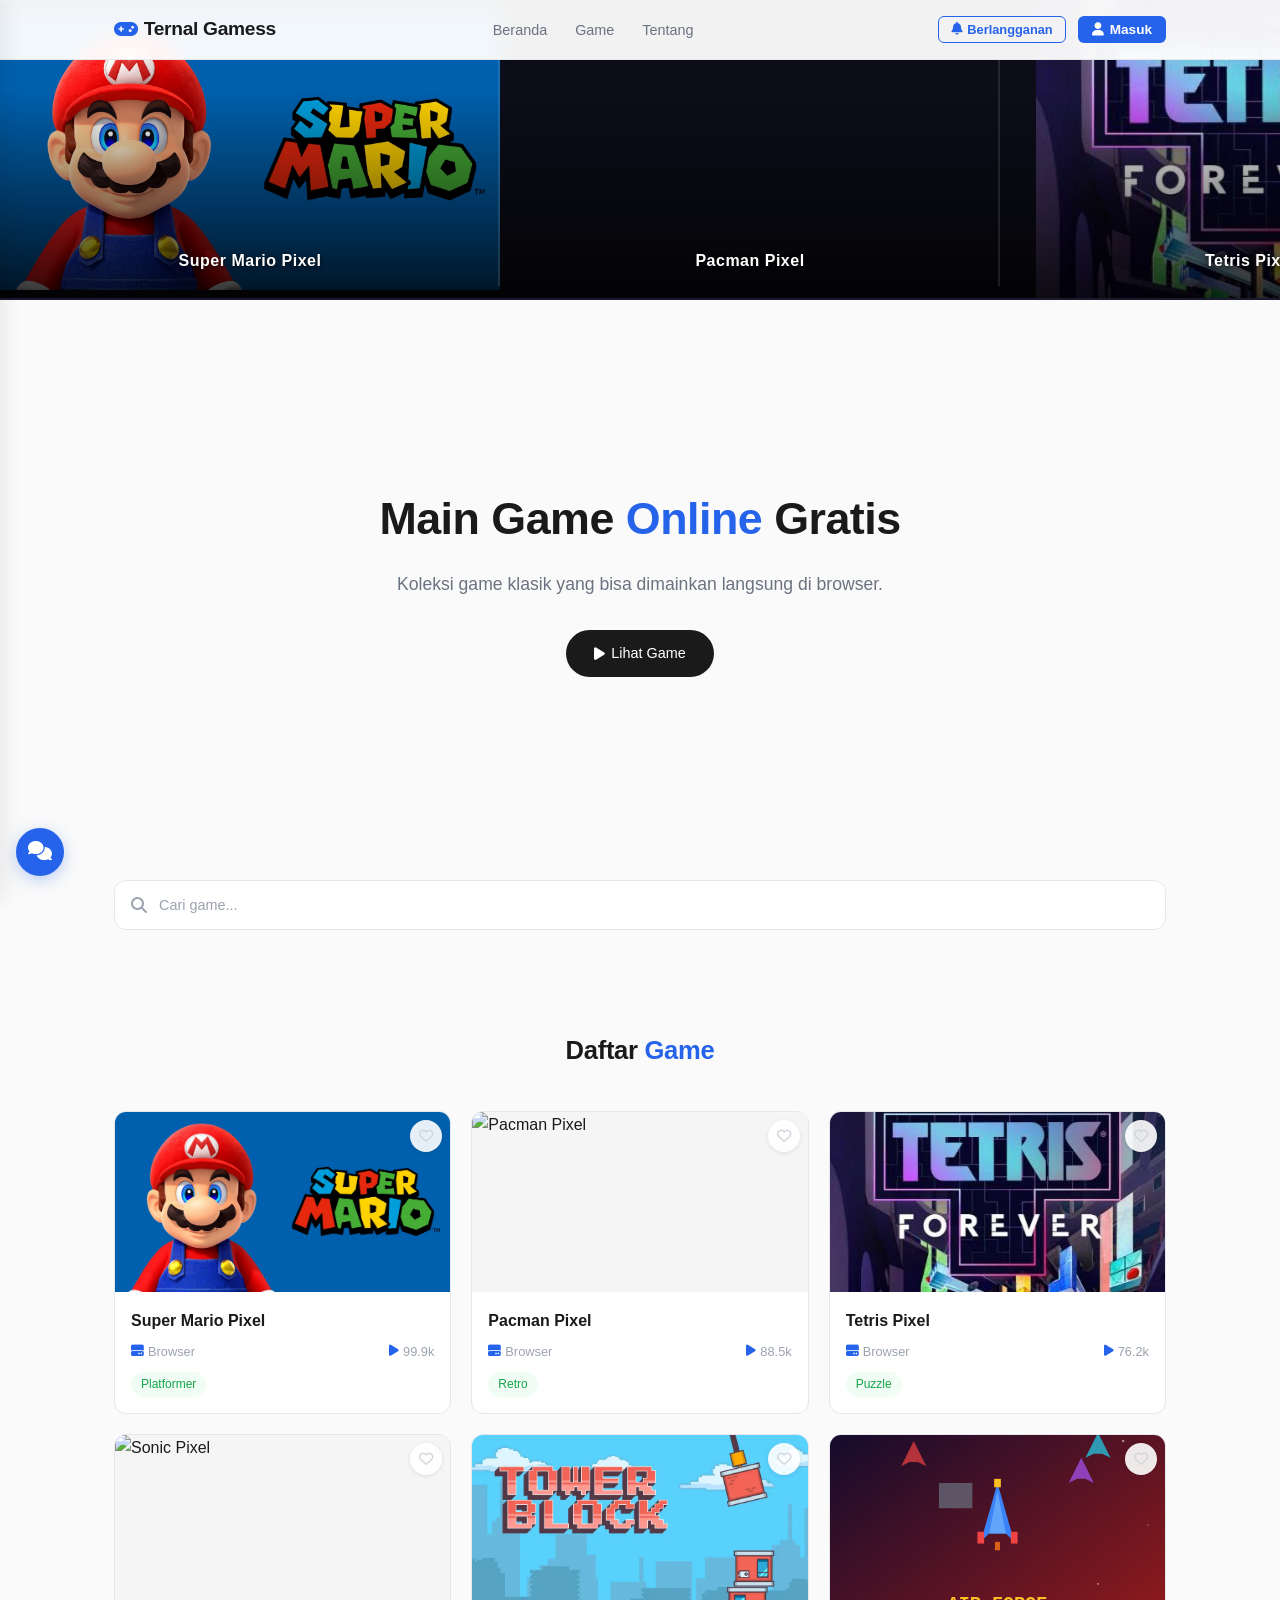
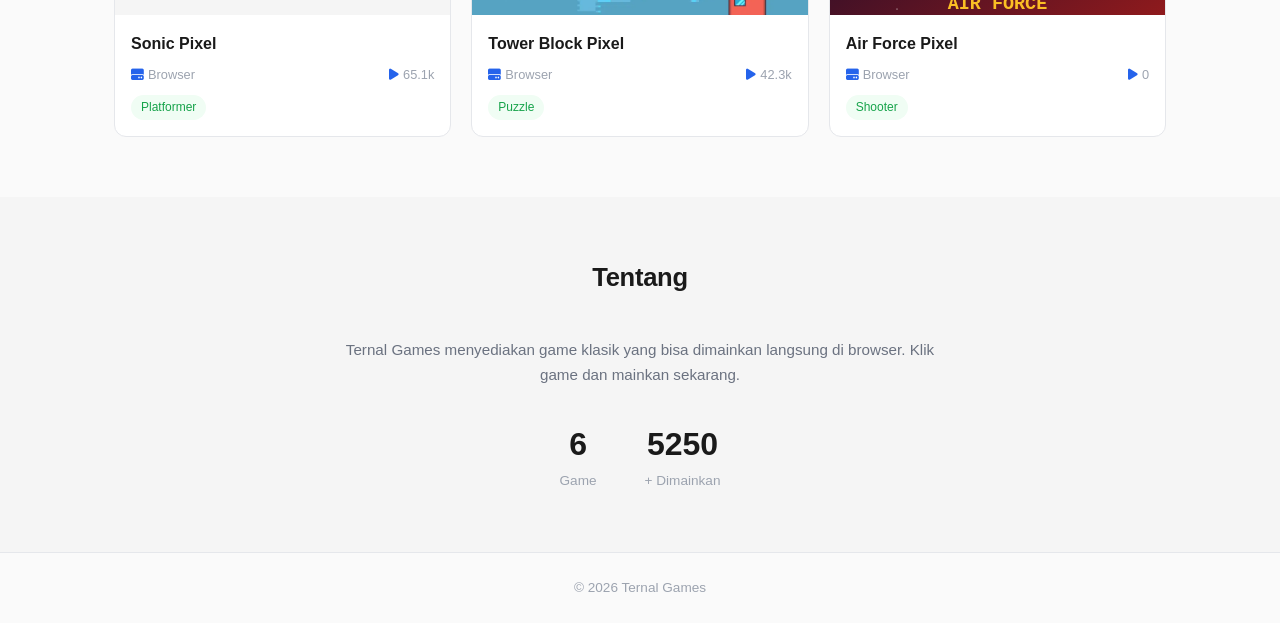
==== commit 7630e494: "Add guest login functionality and related UI elements" ====
--- a/index.html
+++ b/index.html
@@ -215,6 +215,8 @@
                 <button type="submit" class="auth-submit" id="authSubmit">Masuk</button>
                 <p class="auth-error" id="authError"></p>
             </form>
+            <div class="auth-divider"><span>atau</span></div>
+            <button class="auth-guest-btn" onclick="loginAsGuest()"><i class="fas fa-user-secret"></i> Masuk sebagai Tamu</button>
         </div>
     </div>
 
--- a/css/style.css
+++ b/css/style.css
@@ -1125,6 +1125,43 @@
     text-align: center;
     min-height: 18px;
 }
+.auth-divider {
+    display: flex;
+    align-items: center;
+    gap: 12px;
+    margin: 16px 0;
+    color: var(--text-muted);
+    font-size: 0.8rem;
+}
+.auth-divider::before,
+.auth-divider::after {
+    content: '';
+    flex: 1;
+    height: 1px;
+    background: var(--border);
+}
+.auth-guest-btn {
+    width: 100%;
+    padding: 10px;
+    background: transparent;
+    color: var(--text-secondary);
+    border: 1.5px solid var(--border);
+    border-radius: 8px;
+    font-size: 0.9rem;
+    font-weight: 600;
+    cursor: pointer;
+    display: flex;
+    align-items: center;
+    justify-content: center;
+    gap: 8px;
+    transition: all 0.2s;
+    font-family: inherit;
+}
+.auth-guest-btn:hover {
+    border-color: var(--accent);
+    color: var(--accent);
+    background: var(--accent-light);
+}
 
 @media (max-width: 768px) {
     .nav-right {
